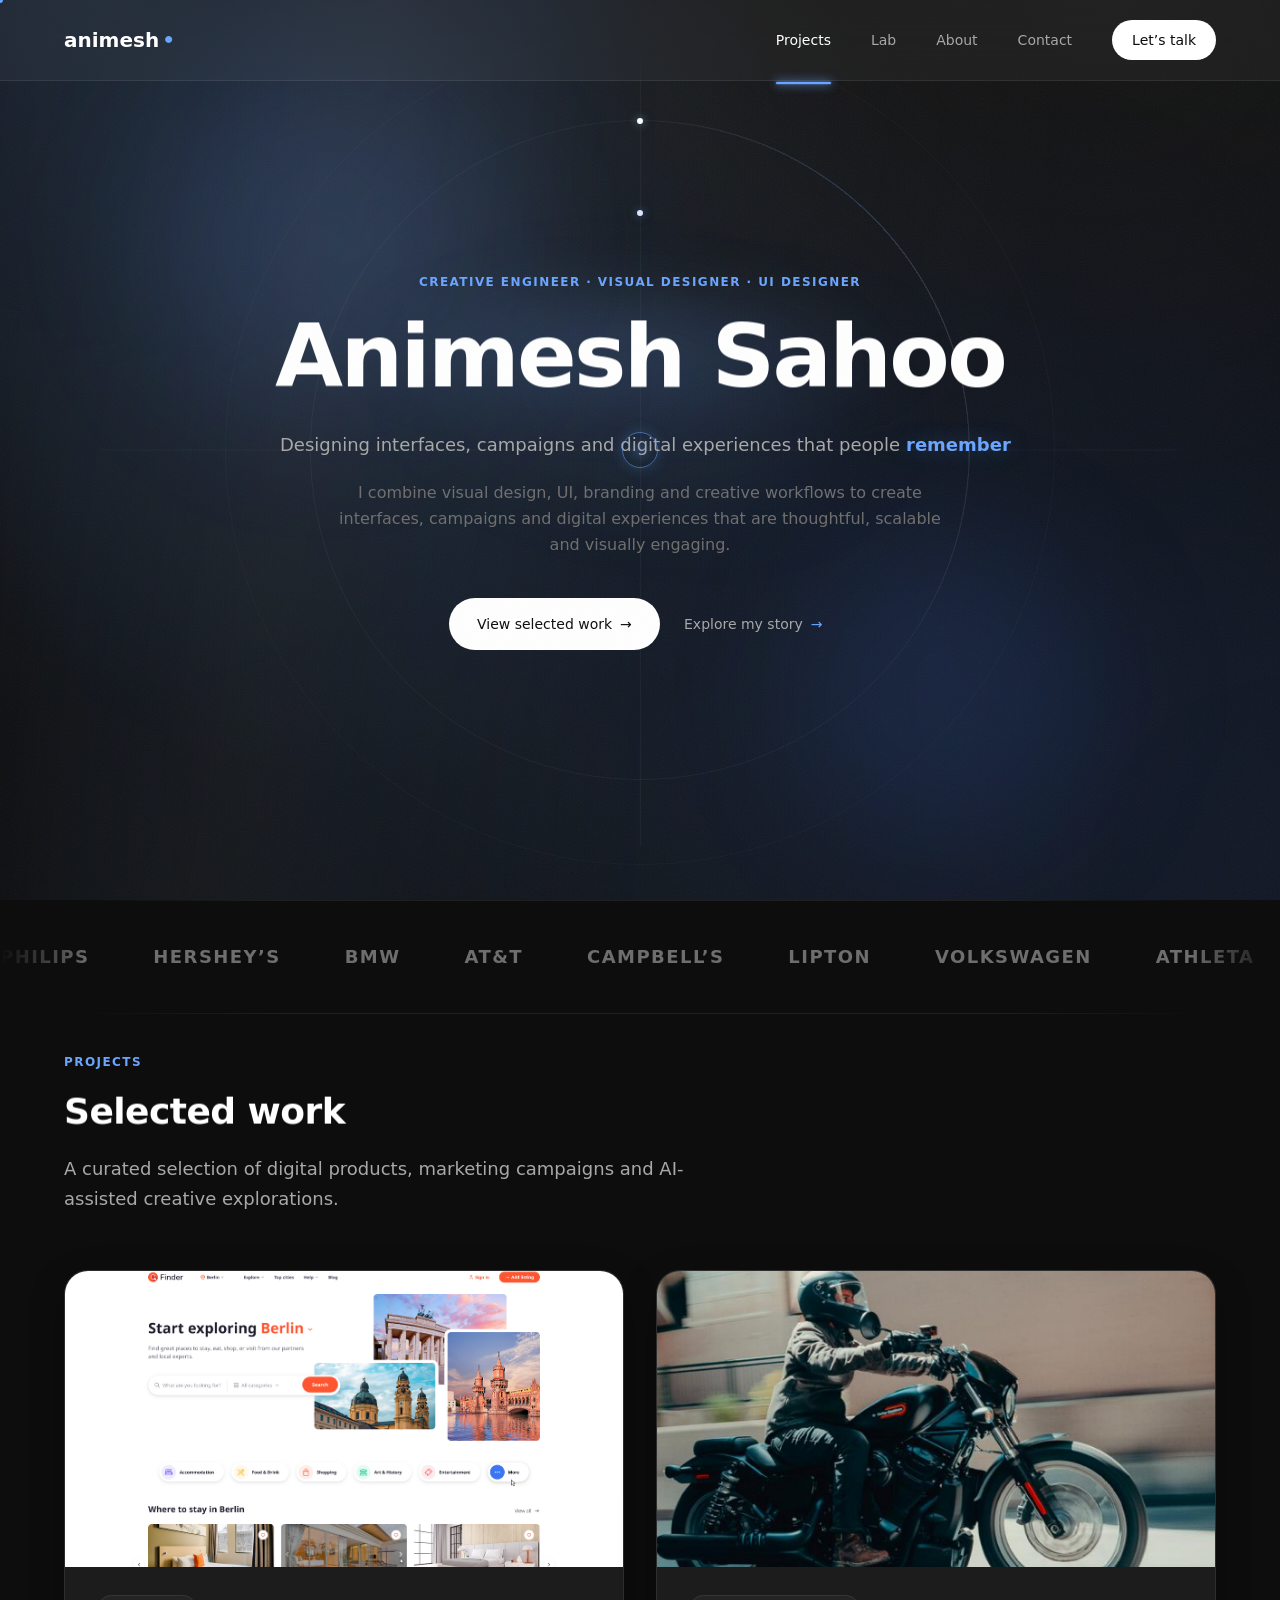
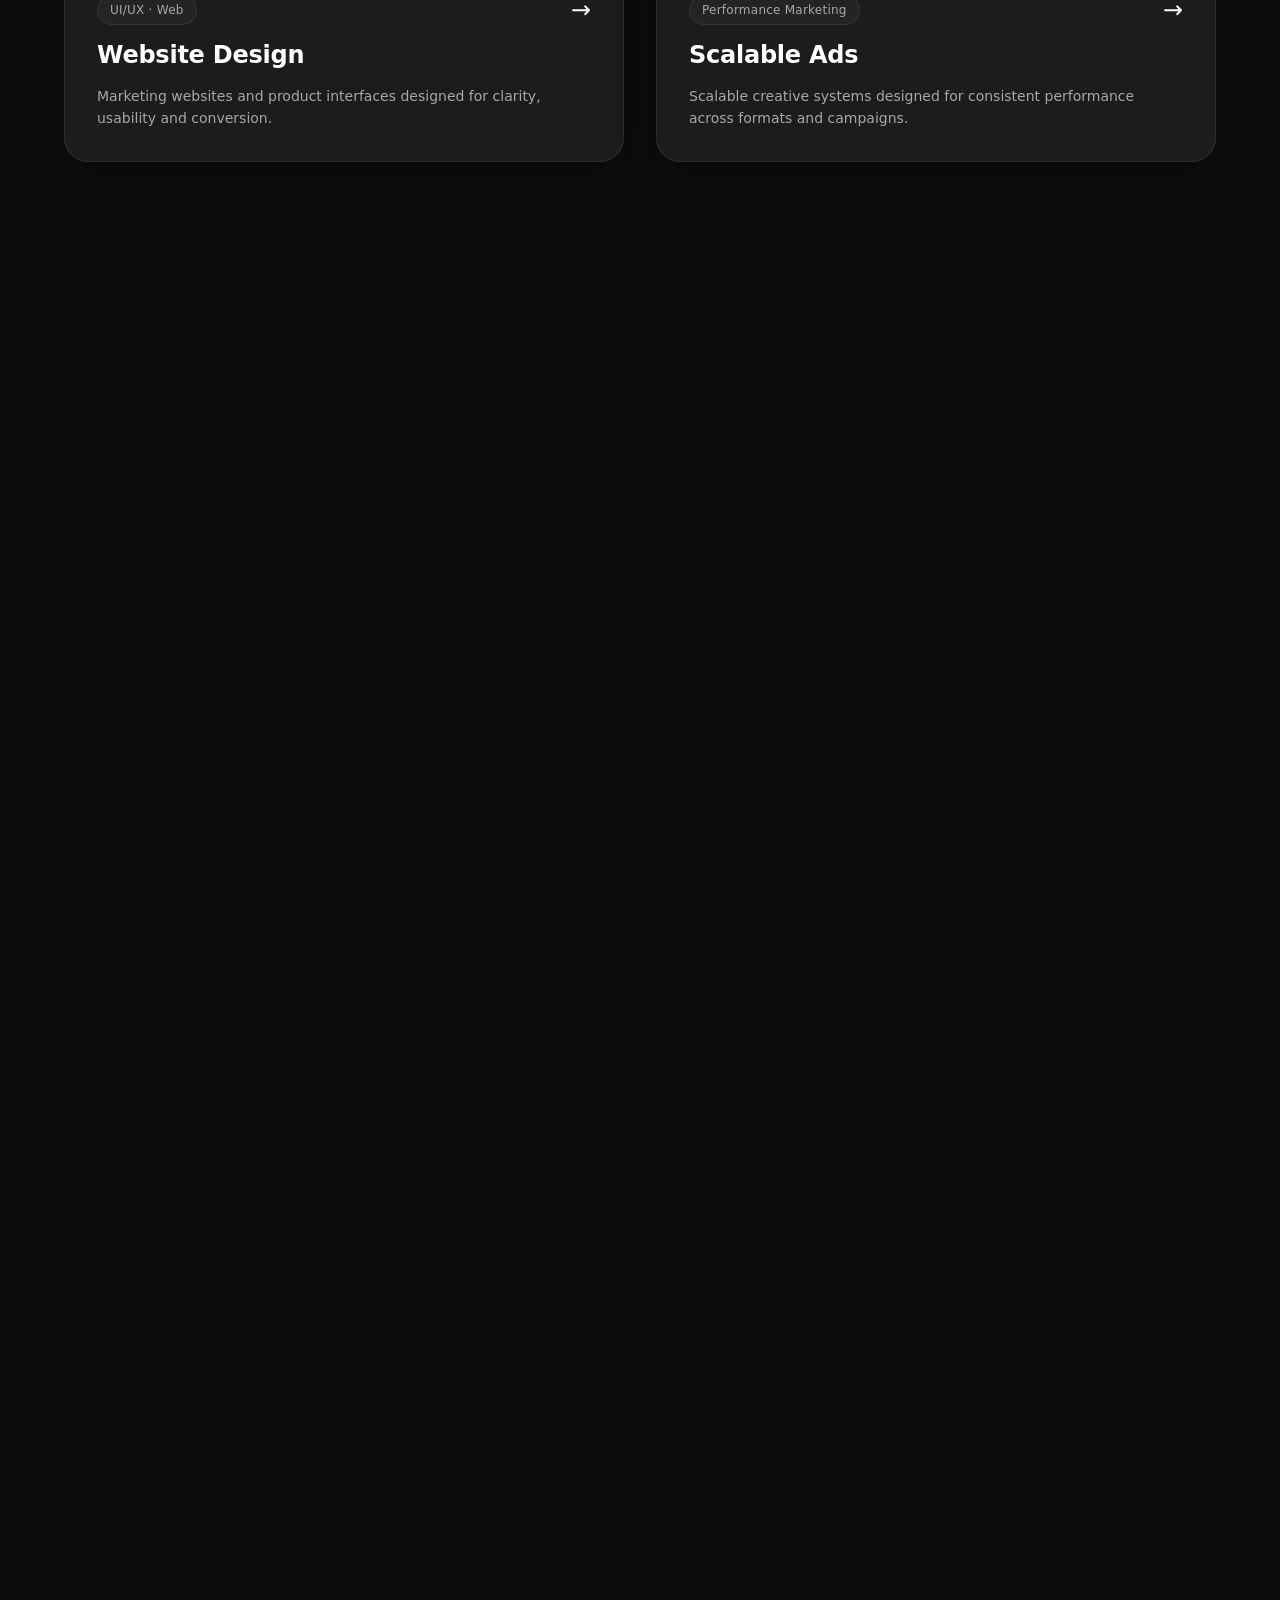
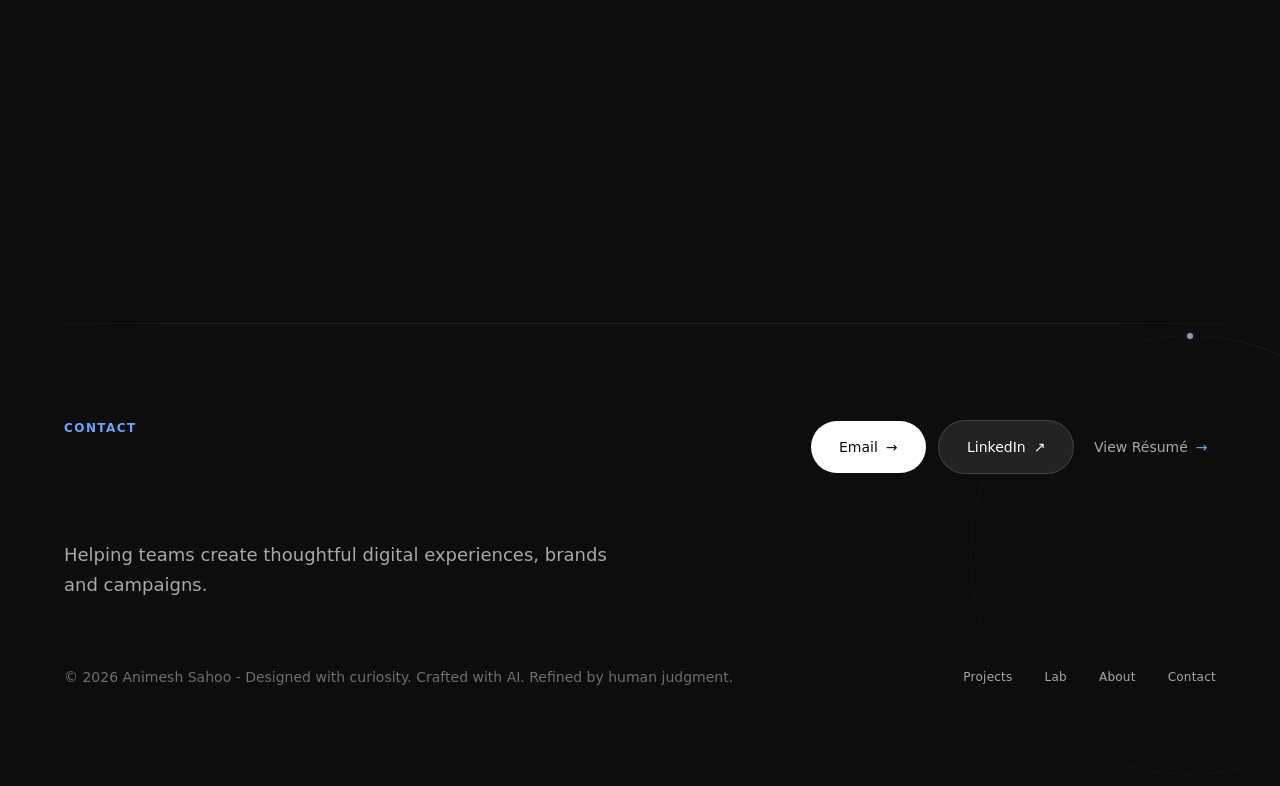
==== index.html @ 028a2e52 "Initial portfolio commit" ====
<!DOCTYPE html>
<html lang="en">
<head>
  <meta charset="UTF-8">
  <meta name="viewport" content="width=device-width, initial-scale=1.0">
  <meta name="description" content="Animesh Sahoo - Creative Engineer, Visual Designer and UI Designer. Interfaces, campaigns and AI-assisted creative systems for brands like BMW, AT&T, Volkswagen and Royal Canin.">
  <meta name="author" content="Animesh Sahoo">
  <meta name="theme-color" content="#0D0D0D">

  <meta property="og:type" content="website">
  <meta property="og:title" content="Animesh Sahoo - Creative Engineer · Visual Designer · UI Designer">
  <meta property="og:description" content="Designing interfaces, campaigns and digital experiences that people remember.">

  <title>Animesh Sahoo - Creative Engineer · Visual Designer · UI Designer</title>

  <link rel="preconnect" href="https://rsms.me" crossorigin>
  <link rel="stylesheet" href="https://rsms.me/inter/inter.css">

  <link rel="stylesheet" href="css/tokens.css">
  <link rel="stylesheet" href="css/base.css">
  <link rel="stylesheet" href="css/components.css">
  <link rel="stylesheet" href="css/sections.css">
  <link rel="stylesheet" href="css/pages.css">
  <link rel="stylesheet" href="css/atmosphere.css">
</head>
<body data-loading>

  <!-- ============ ATMOSPHERE - Experience layer (never affects layout) ============ -->
  <div class="atmos" aria-hidden="true">
    <div class="atmos__ambient"></div>
    <div class="atmos__travel" id="travelLight"></div>
  </div>
  <div class="vignette" aria-hidden="true"></div>
  <div class="grain" aria-hidden="true"></div>

  <!-- ============ PRELOADER ============ -->
  <div class="preloader" id="preloader" aria-hidden="true">
    <div class="preloader__mark">animesh<span class="dot">•</span></div>
    <div class="preloader__bar"><span id="preloaderBar"></span></div>
  </div>

  <!-- ============ CURSOR / PROGRESS ============ -->
  <div class="cursor" id="cursor" aria-hidden="true">
    <div class="cursor__dot"></div>
    <div class="cursor__ring"></div>
    <div class="cursor__label" id="cursorLabel"></div>
  </div>
  <div class="scroll-progress" id="scrollProgress" aria-hidden="true"></div>

  <!-- ============ NAV - Figma: Navigation component ============ -->
  <header class="nav" id="nav">
    <a class="nav__logo" href="index.html" data-magnetic>animesh<span class="dot">•</span></a>
    <div class="nav__right">
      <nav class="nav__links" aria-label="Primary">
        <a href="#projects" data-nav-link>Projects</a>
        <a href="creative-lab.html">Lab</a>
        <a href="about.html">About</a>
        <a href="contact.html">Contact</a>
      </nav>
      <a class="nav__cta" href="contact.html" data-magnetic>Let’s talk</a>
    </div>
    <button class="nav__toggle" id="navToggle" aria-label="Open menu" aria-expanded="false">
      <span></span><span></span>
    </button>
  </header>

  <div class="nav-drawer" id="navDrawer" aria-hidden="true">
    <nav aria-label="Mobile">
      <a href="#projects">Projects</a>
      <a href="creative-lab.html">Lab</a>
      <a href="about.html">About</a>
      <a href="contact.html">Contact</a>
    </nav>
  </div>

  <main id="top">

    <!-- ============ HERO - Figma: Landing / Hero ============ -->
    <section class="hero" id="home" aria-label="Introduction">
      <div class="hero__glow" aria-hidden="true"></div>
      <div class="hero__atmos" aria-hidden="true">
        <div class="hero__spot"></div>
        <div class="hero__haze"></div>
        <div class="hero__orb hero__orb--1"></div>
        <div class="hero__orb hero__orb--2"></div>
        <div class="hero__ring">
          <div class="orbiter" style="--od:34s; --odelay:0s; --osize:6px"></div>
          <div class="orbiter orbiter--rev" style="--od:46s; --odelay:-8s; --osize:4px"></div>
          <div class="orbiter orbiter--outer" style="--od:58s; --odelay:-20s; --osize:5px"></div>
          <div class="orbiter orbiter--outer orbiter--rev" style="--od:72s; --odelay:-5s; --osize:3px"></div>
        </div>
        <div class="hero__hairlines">
    <span></span>
    <span></span>
</div>
<div class="hero__streams"></div>
      </div>
      <p class="overline reveal" data-reveal>Creative Engineer · Visual Designer · UI Designer</p>
      <h1 class="hero__title" data-split>Animesh Sahoo</h1>
      <p class="hero__tagline reveal" data-reveal data-reveal-delay="500">Designing interfaces, campaigns and digital experiences that people <span class="rword" data-rotate="remember, experience, admire, revisit, share, feel, discover">remember</span></p>
      <p class="hero__intro reveal" data-reveal data-reveal-delay="620">I combine visual design, UI, branding and creative workflows to create interfaces, campaigns and digital experiences that are thoughtful, scalable and visually engaging.</p>
      <div class="hero__actions reveal" data-reveal data-reveal-delay="740">
        <a class="btn btn--primary" href="#projects" data-magnetic>View selected work <span class="btn__arrow">→</span></a>
        <a class="btn btn--ghost" href="about.html" data-magnetic>Explore my story <span class="btn__arrow">→</span></a>
      </div>
    </section>

    <!-- ============ BRANDS MARQUEE - credibility strip ============ -->
    <section class="brands-strip reveal" data-reveal aria-label="Brands worked with">
      <div class="marquee">
        <div class="marquee__track">
          <span>PHILIPS</span><span>HERSHEY’S</span><span>BMW</span><span>AT&amp;T</span><span>CAMPBELL’S</span>
          <span>LIPTON</span><span>VOLKSWAGEN</span><span>ATHLETA</span><span>HILTON</span>
        </div>
      </div>
    </section>

    <!-- ============ SELECTED WORK - Figma: Landing / Selected Work ============ -->
    <section class="section work" id="projects" aria-label="Selected work">
      <header class="section__head">
        <p class="overline reveal" data-reveal>Projects</p>
        <h2 class="section__title" data-split>Selected work</h2>
        <p class="section__desc reveal" data-reveal>A curated selection of digital products, marketing campaigns and AI-assisted creative explorations.</p>
      </header>

      <div class="work-grid" id="workGrid">

        <a class="work-card reveal" data-reveal href="website-design.html" aria-label="Website Design">
          <figure class="work-card__media" data-cover="website-design"><figcaption class="visually-hidden">Website design cover</figcaption></figure>
          <div class="work-card__body">
            <div class="work-card__meta"><span class="tag">UI/UX · Web</span><span class="work-card__arrow" aria-hidden="true">→</span></div>
            <h3>Website Design</h3>
            <p>Marketing websites and product interfaces designed for clarity, usability and conversion.</p>
          </div>
        </a>

        <a class="work-card reveal" data-reveal href="scalable-ads.html" aria-label="Scalable Ads">
          <figure class="work-card__media" data-cover="scalable-ads"></figure>
          <div class="work-card__body">
            <div class="work-card__meta"><span class="tag">Performance Marketing</span><span class="work-card__arrow" aria-hidden="true">→</span></div>
            <h3>Scalable Ads</h3>
            <p>Scalable creative systems designed for consistent performance across formats and campaigns.</p>
          </div>
        </a>

        <a class="work-card reveal" data-reveal href="pitch-works.html" aria-label="Pitch Works">
          <figure class="work-card__media" data-cover="pitch-works"></figure>
          <div class="work-card__body">
            <div class="work-card__meta"><span class="tag">Narrative · Decks</span><span class="work-card__arrow" aria-hidden="true">→</span></div>
            <h3>Pitch Works</h3>
            <p>Investor and sales narratives designed to win the room.</p>
          </div>
        </a>

        <a class="work-card reveal" data-reveal href="social-media.html" aria-label="Social Media">
          <figure class="work-card__media" data-cover="social-media"></figure>
          <div class="work-card__body">
            <div class="work-card__meta"><span class="tag">Content · Brand</span><span class="work-card__arrow" aria-hidden="true">→</span></div>
            <h3>Social Media</h3>
            <p>Social campaigns, carousels and branded content designed for engagement and consistency.</p>
          </div>
        </a>

        <a class="work-card reveal" data-reveal href="meta-ads.html" aria-label="Meta Ads">
          <figure class="work-card__media" data-cover="meta-ads"></figure>
          <div class="work-card__body">
            <div class="work-card__meta"><span class="tag">Paid Social</span><span class="work-card__arrow" aria-hidden="true">→</span></div>
            <h3>Meta Ads</h3>
            <p>Performance-focused creatives designed specifically for Meta advertising campaigns.</p>
          </div>
        </a>

        <a class="work-card reveal" data-reveal href="creative-lab.html" aria-label="Creative Lab">
          <figure class="work-card__media" data-cover="creative-lab"></figure>
          <div class="work-card__body">
            <div class="work-card__meta"><span class="tag">Design × AI</span><span class="work-card__arrow" aria-hidden="true">→</span></div>
            <h3>Creative Lab</h3>
            <p>Personal explorations in creative visual design, cinematic storytelling and interface concepts.</p>
          </div>
        </a>

      </div>
    </section>

    <!-- ============ CAPABILITIES - Figma: Landing / Skills ============ -->
    <section class="section skills" aria-label="Capabilities">
      <header class="section__head">
        <p class="overline reveal" data-reveal>Capabilities</p>
        <h2 class="section__title" data-split>Design disciplines that shape how I approach every project.</h2>
        <p class="section__desc reveal" data-reveal>Design across products, brands and marketing - with creative exploration, speed and execution.</p>
      </header>
      <ul class="chips chips--skills reveal" data-reveal>
        <li>UI/UX Design</li><li>Product Design</li><li>Visual Design</li><li>Marketing Design</li>
        <li>Brand Systems</li><li>Design Systems</li><li>AI Workflows</li><li>AI-Assisted Visuals</li>
        <li>Creative Direction</li><li>Motion &amp; Interaction</li><li>Figma</li>
      </ul>
    </section>

  </main>

  <!-- ============ FOOTER - Figma: Footer component (8:31) ============ -->
  <footer class="site-footer">
    <div class="site-footer__cta">
      <div class="site-footer__streams" aria-hidden="true"></div>
      <div class="site-footer__cta-text">
        <p class="overline">Contact</p>
        <h2 class="site-footer__cta-title" data-split>Let’s work together.</h2>
        <p class="site-footer__cta-sub">Helping teams create thoughtful digital experiences, brands and campaigns.</p>
      </div>
      <div class="site-footer__actions">
        <a
  class="btn btn--primary"
  href="https://mail.google.com/mail/?view=cm&fs=1&to=animeshsahood6@gmail.com&su=Let's%20Connect"
  target="_blank"
  rel="noopener noreferrer"
  data-magnetic>
  Email <span class="btn__arrow">→</span>
</a>
        <a class="btn btn--secondary" href="https://www.linkedin.com/in/animeshsahoo/" target="_blank" rel="noopener noreferrer" data-magnetic>LinkedIn <span class="btn__arrow">↗</span></a>
        <a class="btn btn--ghost" href="assets/resume/AnimeshSahoo_Resume_2026.pdf" target="_blank" rel="noopener noreferrer" data-magnetic>View Résumé <span class="btn__arrow">→</span></a>
      </div>
    </div>
    <div class="site-footer__legal">
      <p>© 2026 Animesh Sahoo - Designed with curiosity. Crafted with AI. Refined by human judgment.</p>
      <nav class="site-footer__links" aria-label="Footer">
        <a href="#projects">Projects</a>
        <a href="creative-lab.html">Lab</a>
        <a href="about.html">About</a>
        <a href="contact.html">Contact</a>
      </nav>
    </div>
  </footer>

  <script type="module" src="js/main.js"></script>
</body>
</html>
---- css/tokens.css ----
/* ============================================================
   TOKENS — mirrors the Figma "Tokens" variable collection.
   Values are the Figma values. Desktop (1440) is exact;
   the tablet override block maps to the Figma 834 frame.
   ============================================================ */
:root {
  /* Color — Figma variables, verbatim */
  --bg-primary: #0D0D0D;
  --bg-secondary: #161616;
  --bg-card: #1C1C1C;
  --bg-elevated: #232323;
  --text-primary: #FFFFFF;
  --text-secondary: #A8A8A8;
  --text-tertiary: #6E6E6E;
  --accent: #6AA5FF;
  --accent-deep: #3D7BFF;
  --accent-glow: rgba(106, 165, 255, 0.35);
  --border-subtle: rgba(255, 255, 255, 0.08);
  --border-strong: rgba(255, 255, 255, 0.14);
  --overlay-glass: rgba(255, 255, 255, 0.04);

  /* Space — 8pt system (space/1 … space/20) */
  --s-1: 8px;  --s-2: 16px; --s-3: 24px; --s-4: 32px;
  --s-5: 40px; --s-6: 48px; --s-8: 64px; --s-10: 80px;
  --s-12: 96px; --s-15: 120px; --s-20: 160px;

  /* Radius (radius/sm … radius/pill) */
  --r-sm: 12px; --r-md: 20px; --r-lg: 24px; --r-xl: 28px; --r-pill: 999px;

  /* Type — Figma text styles, exact */
  --font: 'Inter', 'Inter var', system-ui, -apple-system, sans-serif;
  --fs-display-xl: 88px;  --lh-display-xl: 96px;   /* Display/XL  −3%  */
  --fs-display-l: 64px;   --lh-display-l: 72px;    /* Display/L   −2.5% */
  --fs-h1: 48px;          --lh-h1: 56px;           /* Heading/H1  −2%  */
  --fs-h2: 36px;          --lh-h2: 44px;           /* Heading/H2  −1.5% */
  --fs-h3: 24px;          --lh-h3: 32px;           /* Heading/H3  −1%  */
  --fs-title: 20px;       --lh-title: 28px;        /* Title/M     −0.5% */
  --fs-body-l: 18px;      --lh-body-l: 30px;       /* Body/L */
  --fs-body: 16px;        --lh-body: 26px;         /* Body/M */
  --fs-body-s: 14px;      --lh-body-s: 22px;       /* Body/S */
  --fs-label: 14px;       --lh-label: 20px;        /* Label/M (Medium) */
  --fs-label-s: 12px;     --lh-label-s: 16px;      /* Label/S (+2%) */
  /* Overline: 12/16 Semi Bold, +12%, uppercase */

  /* Motion — enhancement layer only; never composition */
  --ease-out: cubic-bezier(0.16, 1, 0.3, 1);
  --ease-spring: cubic-bezier(0.34, 1.4, 0.44, 1);
  --ease-inout: cubic-bezier(0.65, 0, 0.35, 1);
  --t-fast: 200ms;
  --t-med: 450ms;
  --t-slow: 700ms;
  --t-cine: 1000ms;
  --stagger: 70ms;

  /* Layout — 1440 frame: 64px margins, 1312 content */
  --page-max: 1312px;
  --page-pad: 64px;

  /* Elevation — Figma effect styles */
  --shadow-card: 0 12px 40px -8px rgba(0, 0, 0, 0.45);       /* Elevation/Card  */
  --shadow-hover: 0 24px 64px -12px rgba(0, 0, 0, 0.55);     /* Elevation/Hover */
  --glow-accent: 0 0 80px var(--accent-glow);                /* Glow/Accent     */

  /* Glass — nav recipe: overlay-glass fill + 24px background blur */
  --glass-bg: var(--overlay-glass);
  --glass-blur: blur(24px);
  --glass-border: var(--border-subtle);
}

/* Tablet — maps to the Figma 834 frame (40px margins, Display/L name) */
@media (max-width: 880px) {
  :root {
    --page-pad: 40px;
    --fs-display-xl: 64px; --lh-display-xl: 72px;
    --fs-display-l: 48px;  --lh-display-l: 56px;
    --fs-h1: 40px;         --lh-h1: 48px;
    --fs-h2: 32px;         --lh-h2: 40px;
  }
}

/* Small screens — proportional continuation of the tablet scale */
@media (max-width: 480px) {
  :root {
    --page-pad: 20px;
    --fs-display-xl: 44px; --lh-display-xl: 52px;
    --fs-display-l: 36px;  --lh-display-l: 44px;
    --fs-h1: 32px;         --lh-h1: 40px;
    --fs-h2: 28px;         --lh-h2: 36px;
    --fs-h3: 22px;         --lh-h3: 30px;
  }
}
---- css/base.css ----
/* ============================================================
   BASE — reset, typography, preloader, reveal system, cursor.
   Visual composition comes from the Figma; this file carries
   only the foundations and the motion/interaction layer.
   ============================================================ */
*, *::before, *::after { box-sizing: border-box; margin: 0; padding: 0; }

html {
  scroll-behavior: smooth;
  scroll-padding-top: 96px;
}

body {
  font-family: var(--font);
  font-size: var(--fs-body);
  line-height: var(--lh-body);
  color: var(--text-primary);
  background: var(--bg-primary);
  -webkit-font-smoothing: antialiased;
  text-rendering: optimizeLegibility;
  overflow-x: hidden;
}

img { display: block; max-width: 100%; height: auto; }
a { color: inherit; text-decoration: none; }
ul, ol { list-style: none; }
button { font: inherit; color: inherit; background: none; border: 0; cursor: pointer; }

::selection { background: var(--accent); color: #0D0D0D; }

/* Typography ------------------------------------------------- */
h1, h2, h3 { font-weight: 600; text-wrap: balance; }
p { text-wrap: pretty; }

/* Overline — Figma: 12/16 Semi Bold, +12%, uppercase */
.overline {
  font-size: var(--fs-label-s);
  line-height: var(--lh-label-s);
  font-weight: 600;
  letter-spacing: 0.12em;
  text-transform: uppercase;
  color: var(--accent);
}

.visually-hidden {
  position: absolute !important;
  width: 1px; height: 1px;
  clip-path: inset(50%);
  overflow: hidden; white-space: nowrap;
}

/* Focus ------------------------------------------------------- */
:focus-visible {
  outline: 2px solid var(--accent);
  outline-offset: 3px;
  border-radius: 4px;
}

/* Scroll progress hairline ------------------------------------- */
.scroll-progress {
  position: fixed; top: 0; left: 0;
  width: 100%; height: 2px;
  z-index: 1500;
  background: linear-gradient(90deg, var(--accent-deep), var(--accent));
  transform-origin: 0 50%;
  transform: scaleX(0);
  pointer-events: none;
}

/* Preloader ----------------------------------------------------- */
.preloader {
  position: fixed; inset: 0;
  z-index: 3000;
  display: grid; place-content: center; gap: 20px;
  background: var(--bg-primary);
  transition: opacity 600ms var(--ease-inout), visibility 600ms;
}
.preloader__mark {
  font-size: 20px; line-height: 28px;
  font-weight: 600;
}
.preloader__bar {
  width: 160px; height: 2px;
  background: var(--border-subtle);
  border-radius: var(--r-pill);
  overflow: hidden;
}
.preloader__bar span {
  display: block; width: 100%; height: 100%;
  background: var(--accent);
  transform-origin: 0 50%;
  transform: scaleX(0);
  transition: transform 300ms var(--ease-out);
}
body.is-loaded .preloader { opacity: 0; visibility: hidden; }

/* Reveal system -------------------------------------------------- */
.reveal {
  opacity: 0;
  transform: translateY(36px);
  filter: blur(6px);
  transition:
    opacity var(--t-slow) var(--ease-out),
    transform var(--t-slow) var(--ease-out),
    filter var(--t-slow) var(--ease-out);
  transition-delay: var(--reveal-delay, 0ms);
  will-change: opacity, transform, filter;
}
.reveal.is-in {
  opacity: 1;
  transform: none;
  filter: blur(0);
}

/* Split-line headline reveal */
[data-split] .split-line {
  display: block;
  overflow: hidden;
  padding-block: 0.06em;
  margin-block: -0.06em;
}
[data-split] .split-line > span {
  display: block;
  transform: translateY(110%);
  transition: transform 900ms var(--ease-out);
  transition-delay: calc(var(--line-i, 0) * 90ms + var(--reveal-delay, 0ms));
  will-change: transform;
}
[data-split].is-in .split-line > span { transform: translateY(0); }

/* Custom cursor --------------------------------------------------- */
.cursor { position: fixed; top: 0; left: 0; z-index: 4000; pointer-events: none; }
.cursor__dot, .cursor__ring, .cursor__label, .cursor__glow { position: fixed; top: 0; left: 0; }
.cursor__dot {
  width: 6px; height: 6px;
  margin: -3px 0 0 -3px;
  border-radius: 50%;
  background: var(--accent);
}
.cursor__glow {
  width: 26px; height: 26px;
  margin: -13px 0 0 -13px;
  border-radius: 50%;
  background: radial-gradient(circle, rgba(106, 165, 255, 0.28), transparent 68%);
  filter: blur(4px);
}
.cursor__ring {
  width: 36px; height: 36px;
  margin: -18px 0 0 -18px;
  border-radius: 50%;
  border: 1px solid rgba(106, 165, 255, 0.55);
  box-shadow: 0 0 14px rgba(106, 165, 255, 0.22);
  transition: transform var(--t-med) var(--ease-spring),
              width var(--t-med) var(--ease-spring),
              height var(--t-med) var(--ease-spring),
              margin var(--t-med) var(--ease-spring),
              border-radius var(--t-med) var(--ease-out),
              opacity var(--t-med) var(--ease-out),
              border-color var(--t-med) var(--ease-out),
              background-color var(--t-med) var(--ease-out);
}
.cursor__label {
  margin: -9px 0 0 -18px;
  font-size: 10px; font-weight: 600; letter-spacing: 0.1em;
  text-transform: uppercase;
  color: #0D0D0D;
  opacity: 0;
  transition: opacity var(--t-fast) var(--ease-out);
  white-space: nowrap;
  transform: translate(-30%, 0);
}
.cursor.is-hover .cursor__ring {
    transform: scale(1.6);
    border-color: var(--accent);
    background: rgba(106, 165, 255, 0.08);
}
.cursor.is-view .cursor__ring,
.cursor.is-external .cursor__ring {
  transform: scale(2.6);
  background: var(--accent);
  border-color: var(--accent);
}
.cursor.is-external .cursor__ring { transform: scale(1.9); }
.cursor.is-view .cursor__label,
.cursor.is-external .cursor__label { opacity: 1; }
.cursor.is-text .cursor__ring {
  width: 3px; height: 26px;
  margin: -13px 0 0 -1.5px;
  border-radius: 2px;
  background: var(--text-secondary);
  border-color: transparent;
}
.cursor.is-text .cursor__dot { opacity: 0; }
.cursor.is-down .cursor__ring { transform: scale(0.85); }
.cursor.is-view.is-down .cursor__ring { transform: scale(2.2); }
.cursor.is-loading .cursor__ring {
  border-color: var(--accent);
  border-top-color: transparent;
  animation: cursor-spin 900ms linear infinite;
}
@keyframes cursor-spin { to { rotate: 360deg; } }
@media (hover: none), (pointer: coarse) { .cursor { display: none; } }

/* Reduced motion --------------------------------------------------- */
@media (prefers-reduced-motion: reduce) {
  html { scroll-behavior: auto; }
  *, *::before, *::after {
    animation-duration: 0.001s !important;
    animation-iteration-count: 1 !important;
    transition-duration: 0.001s !important;
  }
  .reveal, [data-split] .split-line > span { opacity: 1; transform: none; filter: none; }
  .cursor { display: none; }
}
---- css/components.css ----
/* ============================================================
   COMPONENTS — transcribed from the Figma component library:
   Navigation · Button (Primary/Secondary/Ghost) · Tag ·
   Skill Chip · Project Card · Project Overlay (adaptation of
   the case-study pages) · Nav drawer
   ============================================================ */

/* NAV — Figma Navigation: px 64 py 20, glass, bottom hairline --- */
.nav {
  position: fixed; top: 0; left: 0; right: 0;
  z-index: 1000;
  display: flex; align-items: center; justify-content: space-between;
  padding: 20px var(--page-pad);
  background: var(--glass-bg);
  -webkit-backdrop-filter: var(--glass-blur);
  backdrop-filter: var(--glass-blur);
  border-bottom: 1px solid var(--border-subtle);
  transform: translateY(0);
  transition: transform var(--t-med) var(--ease-out), background var(--t-med) var(--ease-out);
}
.nav.is-hidden { transform: translateY(-100%); }
.nav.is-scrolled { background: rgba(13, 13, 13, 0.72); }
.nav__logo {
  display: inline-flex; align-items: center; gap: 3px;    /* Logo: gap 3 */
  font-size: 20px; line-height: 28px;
  font-weight: 600;
}
.nav__logo .dot, .preloader__mark .dot { color: var(--accent); }
.nav__right { display: flex; align-items: center; gap: 40px; }  /* Links: itemSpacing 40 */
.nav__links { display: flex; align-items: center; gap: 40px; }
.nav__links a {
  position: relative;
  font-size: var(--fs-label); line-height: var(--lh-label);
  font-weight: 500;
  color: var(--text-secondary);
  transition: color var(--t-fast) var(--ease-out);
}
.nav__links a::after { content: none; }   /* replaced by the shared sliding indicator */
.nav__links a:hover, .nav__links a.is-active { color: var(--text-primary); }
/* one indicator that springs between the active / hovered link */
.nav__indicator {
  position: absolute; left: 0; bottom: -4px;
  height: 2px; width: 0;
  border-radius: 2px;
  background: var(--accent);
  box-shadow: 0 0 10px 1px rgba(106, 165, 255, 0.7),
              0 0 2px rgba(106, 165, 255, 0.9);
  opacity: 0;
  pointer-events: none;
  will-change: transform, width;
  transition: transform 520ms var(--ease-spring),
              width 520ms var(--ease-spring),
              opacity 260ms var(--ease-out);
}
/* nav-cta: white pill, px 20 py 10 */
.nav__cta {
  display: inline-flex; align-items: center;
  padding: 10px 20px;
  border-radius: var(--r-pill);
  background: var(--text-primary);
  color: #0D0D0D;
  font-size: var(--fs-label); line-height: var(--lh-label);
  font-weight: 500;
  transition: transform var(--t-med) var(--ease-spring), box-shadow var(--t-med) var(--ease-out);
}
.nav__cta:hover { box-shadow: 0 0 40px -6px rgba(255, 255, 255, 0.22); }
.nav__cta:active { scale: 0.96; }
.nav__toggle { display: none; }

.nav-drawer {
  position: fixed; inset: 0; z-index: 990;
  display: grid; place-content: center;
  background: rgba(13, 13, 13, 0.92);
  -webkit-backdrop-filter: var(--glass-blur);
  backdrop-filter: var(--glass-blur);
  opacity: 0; visibility: hidden;
  transition: opacity var(--t-med) var(--ease-inout), visibility var(--t-med);
}
.nav-drawer nav { display: grid; gap: 24px; text-align: center; }
.nav-drawer a {
  font-size: var(--fs-h2); line-height: var(--lh-h2);
  font-weight: 600; letter-spacing: -0.015em;
  color: var(--text-secondary);
  opacity: 0; transform: translateY(24px);
  transition: opacity var(--t-med) var(--ease-out), transform var(--t-med) var(--ease-out), color var(--t-fast);
}
.nav-drawer a:hover { color: var(--text-primary); }
.nav-drawer.is-open { opacity: 1; visibility: visible; }
.nav-drawer.is-open a { opacity: 1; transform: none; }
.nav-drawer.is-open a:nth-child(1) { transition-delay: 60ms; }
.nav-drawer.is-open a:nth-child(2) { transition-delay: 120ms; }
.nav-drawer.is-open a:nth-child(3) { transition-delay: 180ms; }
.nav-drawer.is-open a:nth-child(4) { transition-delay: 240ms; }

@media (max-width: 880px) {
  .nav__right { display: none; }
  .nav__toggle {
    display: grid; gap: 6px;
    padding: 10px;
  }
  .nav__toggle span {
    width: 22px; height: 1.5px;
    background: var(--text-primary);
    transition: transform var(--t-med) var(--ease-spring);
  }
  .nav__toggle[aria-expanded="true"] span:first-child { transform: translateY(3.75px) rotate(45deg); }
  .nav__toggle[aria-expanded="true"] span:last-child { transform: translateY(-3.75px) rotate(-45deg); }
}

/* BUTTONS — Figma Button set: px 28 py 16, pill, gap 8 ---------- */
.btn {
  position: relative;
  display: inline-flex; align-items: center; gap: 8px;
  padding: 16px 28px;
  border-radius: var(--r-pill);
  font-size: var(--fs-label); line-height: var(--lh-label);
  font-weight: 500;
  overflow: hidden;
  transition: transform var(--t-med) var(--ease-spring),
              translate 500ms var(--ease-spring),
              scale var(--t-fast) var(--ease-spring),
              background var(--t-fast) var(--ease-out),
              border-color var(--t-fast) var(--ease-out),
              box-shadow 600ms var(--ease-out);
  will-change: transform;
}
/* hover lift lives on `translate` so it composes with the
   magnetic effect (which writes `transform` inline) */
.btn:hover { translate: 0 -3px; }
.btn--ghost:hover { translate: 0 -2px; }
.btn:active { scale: 0.96; translate: 0 -1px; }
.btn__arrow { transition: transform var(--t-med) var(--ease-spring); }
.btn:hover .btn__arrow { transform: translateX(4px); }
.btn--primary::after, .btn--secondary::after {
  content: "";
  position: absolute; top: 0; bottom: 0;
  left: -60%; width: 40%;
  background: linear-gradient(100deg, transparent, rgba(255, 255, 255, 0.22), transparent);
  transform: skewX(-18deg);
  transition: left 700ms var(--ease-out);
  pointer-events: none;
}
.btn--primary:hover::after, .btn--secondary:hover::after { left: 130%; }
.btn--primary { background: var(--text-primary); color: #0D0D0D; }
.btn--primary:hover {
  box-shadow: 0 0 44px -6px rgba(255, 255, 255, 0.26),
              0 14px 32px -14px rgba(0, 0, 0, 0.6);
}
.btn--secondary { background: var(--bg-elevated); border: 1px solid var(--border-strong); }
.btn--secondary:hover {
  border-color: rgba(106, 165, 255, 0.5);
  box-shadow: 0 0 48px -12px rgba(106, 165, 255, 0.3),
              0 14px 32px -14px rgba(0, 0, 0, 0.6);
}
.btn--ghost { padding-inline: 8px; color: var(--text-secondary); }   /* Ghost: px 8 */
.btn--ghost:hover { color: var(--text-primary); }
.btn--ghost .btn__arrow { color: var(--accent); }

/* BRANDS MARQUEE — seamless slow scroll (landing + about) -------- */
.brands-strip {
  position: relative;
  max-width: 100%;
  padding: 44px 0;
}
.brands-strip::before, .brands-strip::after {
  content: "";
  position: absolute; left: var(--page-pad); right: var(--page-pad); height: 1px;
  background: linear-gradient(90deg, transparent, var(--border-subtle) 20%, var(--border-subtle) 80%, transparent);
}
.brands-strip::before { top: 0; }
.brands-strip::after { bottom: 0; }
.marquee {
  display: flex; width: 100%; overflow: hidden;
  -webkit-mask: linear-gradient(90deg, transparent, #000 7%, #000 93%, transparent);
          mask: linear-gradient(90deg, transparent, #000 7%, #000 93%, transparent);
}
.marquee__track {
  display: flex; flex: 0 0 auto; align-items: center;
  gap: 64px; padding-right: 64px;
  animation: marquee-scroll 46s linear infinite;
  will-change: transform;
}
.marquee:hover .marquee__track { animation-play-state: paused; }
.marquee__track span {
  white-space: nowrap;
  font-size: 18px; font-weight: 600; letter-spacing: 0.08em;
  color: var(--text-tertiary);
  transition: color var(--t-med) var(--ease-out);
}
.marquee__track span:hover { color: var(--text-secondary); }
@keyframes marquee-scroll { to { transform: translateX(-100%); } }
@media (prefers-reduced-motion: reduce) {
  .marquee__track { animation: none; }
}

/* TAG — Figma Tag: px 12 py 6, glass pill, Label/S -------------- */
.tag {
  display: inline-flex; align-items: center;
  padding: 6px 12px;
  border-radius: var(--r-pill);
  background: var(--overlay-glass);
  border: 1px solid var(--border-subtle);
  font-size: var(--fs-label-s); line-height: var(--lh-label-s);
  font-weight: 500; letter-spacing: 0.02em;
  color: var(--text-secondary);
}

/* CHIPS — Figma Skill Chip: px 20 py 12, card pill, Label/M ------ */
.chips { display: flex; flex-wrap: wrap; gap: 12px; }
.chips li {
  padding: 12px 20px;
  border-radius: var(--r-pill);
  background: var(--bg-card);
  border: 1px solid var(--border-subtle);
  font-size: var(--fs-label); line-height: var(--lh-label);
  font-weight: 500;
  transition: transform var(--t-fast) var(--ease-spring), border-color var(--t-fast) var(--ease-out);
}
.chips li:hover { transform: translateY(-2px); border-color: var(--border-strong); }

/* PROJECT CARDS — Figma Project Card: 640w · media 340 · r24 ----- */
.work-grid {
  display: grid;
  grid-template-columns: repeat(2, 1fr);
  gap: 32px;                                              /* grid gap 32 */
}
@media (max-width: 880px) { .work-grid { grid-template-columns: 1fr; } }

.work-card {
  position: relative;
  --mx: 50%; --my: 50%;                                   /* cursor position */
  border-radius: var(--r-lg);
  background: var(--bg-card);
  border: 1px solid var(--border-subtle);
  overflow: hidden;
  cursor: pointer;
  box-shadow: var(--shadow-card);
  transition: transform 380ms var(--ease-out),
              border-color 380ms var(--ease-out),
              box-shadow 380ms var(--ease-out);
}
.work-card:hover {
  transform: translateY(-4px);
  border-color: rgba(106, 165, 255, 0.3);
  box-shadow: var(--shadow-hover),
              0 0 0 1px rgba(106, 165, 255, 0.14),
              0 18px 60px -22px rgba(106, 165, 255, 0.35);   /* blue edge glow */
}
/* cursor-reactive radial highlight — follows the pointer across the card */
.work-card__spot {
  position: absolute; inset: 0; z-index: 3;
  border-radius: inherit;
  pointer-events: none;
  opacity: 0;
  transition: opacity 380ms var(--ease-out);
  background: radial-gradient(260px circle at var(--mx) var(--my),
              rgba(106, 165, 255, 0.16), transparent 62%);
}
.work-card:hover .work-card__spot { opacity: 1; }
/* thin animated accent border that slowly rotates on hover */
.work-card::after {
  content: "";
  position: absolute; inset: 0; z-index: 4;
  border-radius: inherit;
  padding: 1px;
  background: conic-gradient(from var(--card-angle, 0deg),
              transparent 0deg,
              rgba(106, 165, 255, 0.55) 40deg,
              transparent 120deg,
              transparent 360deg);
  -webkit-mask: linear-gradient(#000 0 0) content-box, linear-gradient(#000 0 0);
          mask: linear-gradient(#000 0 0) content-box, linear-gradient(#000 0 0);
  -webkit-mask-composite: xor; mask-composite: exclude;
  opacity: 0;
  transition: opacity 380ms var(--ease-out);
  pointer-events: none;
}
.work-card:hover::after {
  opacity: 1;
  animation: card-border-spin 4.5s linear infinite;
}
@property --card-angle { syntax: "<angle>"; initial-value: 0deg; inherits: false; }
@keyframes card-border-spin { to { --card-angle: 360deg; } }
.work-card__media {
  position: relative;
  aspect-ratio: 640 / 340;                                /* media height 340 @ 640 */
  overflow: hidden;
  background: var(--bg-secondary);
}
.work-card__media .cover {
  position: absolute; inset: 0;
  background-size: cover;
  background-position: center top;
  transform: scale(1.04);
  transition: transform 1200ms var(--ease-out);
  will-change: transform;
}
.work-card:hover .work-card__media .cover { transform: scale(1.1) translateY(-1.5%); }
.work-card__media::after {
  content: "";
  position: absolute; inset: 0;
  background: linear-gradient(180deg, transparent 55%, rgba(13, 13, 13, 0.55));
  opacity: 0;
  transition: opacity var(--t-slow) var(--ease-out);
}
.work-card:hover .work-card__media::after { opacity: 1; }
.work-card__media::before {
  content: "";
  position: absolute; top: -20%; bottom: -20%;
  left: -75%; width: 55%;
  z-index: 2;
  background: linear-gradient(100deg, transparent, rgba(255, 255, 255, 0.07), transparent);
  transform: skewX(-16deg);
  transition: left 1100ms var(--ease-out);
  pointer-events: none;
}
.work-card:hover .work-card__media::before { left: 140%; }

/* content: pl/pr 32, pt 28, pb 32, gap 14 */
.work-card__body {
  display: grid; gap: 14px;
  padding: 28px 32px 32px;
}
.work-card__meta { display: flex; justify-content: space-between; align-items: center; }
.work-card__arrow {
  font-size: var(--fs-h3); line-height: 1;
  transition: transform var(--t-med) var(--ease-spring), color var(--t-fast);
}
.work-card:hover .work-card__arrow { transform: translateX(6px); color: var(--accent); }
.work-card h3 {
  font-size: var(--fs-h3); line-height: var(--lh-h3);
  letter-spacing: -0.01em;
}
.work-card p {
  color: var(--text-secondary);
  font-size: var(--fs-body-s); line-height: var(--lh-body-s);
}
.cover--fallback {
  display: grid; place-content: center;
  color: var(--text-tertiary);
  font-size: var(--fs-label-s);
  letter-spacing: 0.1em; text-transform: uppercase;
}

/* PROJECT OVERLAY — adaptation of the Figma case-study pages ----- */
.project-overlay {
  position: fixed; inset: 0; z-index: 2500;
  visibility: hidden;
}
.project-overlay.is-open { visibility: visible; }
.project-overlay__backdrop {
  position: absolute; inset: 0;
  background: rgba(13, 13, 13, 0.7);
  -webkit-backdrop-filter: blur(12px);
  backdrop-filter: blur(12px);
  opacity: 0;
  transition: opacity var(--t-med) var(--ease-inout);
}
.project-overlay.is-open .project-overlay__backdrop { opacity: 1; }
.project-overlay__panel {
  position: absolute;
  inset: clamp(8px, 2.5vh, 32px) clamp(8px, 4vw, 64px);
  border-radius: var(--r-xl);
  background: var(--bg-secondary);
  border: 1px solid var(--border-strong);
  overflow: hidden;
  transform: translateY(6vh) scale(0.96);
  opacity: 0;
  transition: transform var(--t-slow) var(--ease-out), opacity var(--t-med) var(--ease-out);
  will-change: transform, opacity;
}
.project-overlay.is-open .project-overlay__panel { transform: none; opacity: 1; }
.project-overlay__close {
  position: absolute; top: 20px; right: 20px; z-index: 5;
  width: 44px; height: 44px;
  display: grid; place-content: center;
  border-radius: 50%;
  background: rgba(13, 13, 13, 0.6);
  border: 1px solid var(--border-strong);
  -webkit-backdrop-filter: blur(12px);
  backdrop-filter: blur(12px);
  transition: transform var(--t-fast) var(--ease-spring), border-color var(--t-fast);
}
.project-overlay__close:hover { transform: rotate(90deg); border-color: var(--accent); }
.project-overlay__scroll {
  height: 100%;
  overflow-y: auto;
  overscroll-behavior: contain;
  scrollbar-width: thin;
  scrollbar-color: var(--bg-elevated) transparent;
}

.p-hero {
  position: relative;
  min-height: 46vh;
  display: flex; align-items: flex-end;
  padding: var(--s-8);
  background: var(--bg-primary);
  overflow: hidden;
}
.p-hero .cover {
  position: absolute; inset: 0;
  background-size: cover; background-position: center top;
  transform: scale(1.06);
  animation: p-hero-in 1400ms var(--ease-out) forwards;
}
@keyframes p-hero-in { to { transform: scale(1); } }
.p-hero::after {
  content: "";
  position: absolute; inset: 0;
  background: linear-gradient(180deg, rgba(13, 13, 13, 0.1), rgba(13, 13, 13, 0.82));
}
.p-hero__text { position: relative; z-index: 2; display: grid; gap: 12px; justify-items: start; }
.p-hero__text h2 {
  font-size: var(--fs-h1); line-height: var(--lh-h1);
  letter-spacing: -0.02em;
}
.p-hero__text .lede {
  max-width: 62ch;
  color: var(--text-secondary);
  font-size: var(--fs-body-l); line-height: var(--lh-body-l);
}

.p-meta {
  position: sticky; top: 0; z-index: 4;
  display: grid;
  grid-template-columns: repeat(auto-fit, minmax(180px, 1fr));
  gap: var(--s-3);
  padding: var(--s-4) var(--s-8);
  border-bottom: 1px solid var(--border-subtle);
  background: rgba(22, 22, 22, 0.78);
  -webkit-backdrop-filter: var(--glass-blur);
  backdrop-filter: var(--glass-blur);
}
.p-meta div { display: grid; gap: 4px; }
.p-meta dt {
  font-size: var(--fs-label-s); font-weight: 600;
  letter-spacing: 0.12em; text-transform: uppercase;
  color: var(--text-tertiary);
}
.p-meta dd { font-size: var(--fs-body-s); color: var(--text-primary); }

.p-process {
  display: grid;
  grid-template-columns: repeat(4, 1fr);
  gap: var(--s-4);
  padding: var(--s-6) var(--s-8) 0;
}
@media (max-width: 1100px) { .p-process { grid-template-columns: repeat(2, 1fr); } }
@media (max-width: 560px) { .p-process { grid-template-columns: 1fr; } }
.p-process div {
  display: grid; gap: 8px; align-content: start;
  padding-left: var(--s-2);
  border-left: 2px solid var(--border-subtle);
  transition: border-color var(--t-slow) var(--ease-out);
}
.p-process div:hover { border-color: var(--accent); }
.p-process dt {
  font-size: var(--fs-label-s); font-weight: 600;
  letter-spacing: 0.12em; text-transform: uppercase;
  color: var(--accent);
}
.p-process dd {
  font-size: var(--fs-body-s); line-height: var(--lh-body-s);
  color: var(--text-secondary);
}

.p-blocks { padding: var(--s-8) var(--s-8) var(--s-10); display: grid; gap: var(--s-6); }
.p-block { display: grid; gap: 10px; border-top: 1px solid var(--border-subtle); padding-top: var(--s-5); }
.p-block:first-child { border-top: 0; padding-top: 0; }
.p-block h3 {
  font-size: var(--fs-h3); line-height: var(--lh-h3);
  letter-spacing: -0.01em;
}
.p-block p {
  color: var(--text-secondary);
  font-size: var(--fs-body); line-height: var(--lh-body);
  max-width: 72ch;
}
.project-overlay.is-open .p-block,
.project-overlay.is-open .p-process div {
  animation: p-in 800ms var(--ease-out) both;
  animation-delay: calc(var(--i, 0) * 90ms + 250ms);
}
@keyframes p-in {
  from { opacity: 0; transform: translateY(28px); filter: blur(4px); }
  to { opacity: 1; transform: none; filter: none; }
}
@media (prefers-reduced-motion: reduce) {
  .project-overlay.is-open .p-block,
  .project-overlay.is-open .p-process div { animation: none; }
}

.p-next {
  width: calc(100% - 2 * var(--s-8));
  text-align: left;
  margin: 0 var(--s-8) var(--s-8);
  padding: var(--s-5);
  border-radius: var(--r-md);
  background: var(--bg-card);
  border: 1px solid var(--border-subtle);
  display: flex; justify-content: space-between; align-items: center; gap: var(--s-3);
  cursor: pointer;
  transition: border-color var(--t-fast) var(--ease-out), transform var(--t-med) var(--ease-spring);
}
.p-next:hover { border-color: var(--accent); transform: translateY(-2px); }
.p-next .overline { color: var(--text-tertiary); }
.p-next strong { font-size: var(--fs-h3); font-weight: 600; }
.p-next .work-card__arrow { color: var(--accent); }

@media (max-width: 720px) {
  .p-hero, .p-blocks { padding-inline: var(--s-3); }
  .p-meta, .p-process { padding-inline: var(--s-3); }
  .p-meta { position: static; }
  .p-next { margin-inline: var(--s-3); width: calc(100% - 2 * var(--s-3)); }
  .project-overlay__panel { inset: 8px; }
}

/* When the custom cursor is live, the native one steps aside */
body.has-cursor, body.has-cursor * { cursor: none !important; }
---- css/sections.css ----
/* ============================================================
   SECTIONS — measurements transcribed from the Figma frames.
   Landing (hero · work · skills) → About (intro · experience ·
   brands · toolkit · philosophy) → Contact (CTA · bottom bar).
   ============================================================ */

.section {
  max-width: calc(var(--page-max) + 2 * var(--page-pad));
  margin-inline: auto;
  padding-inline: var(--page-pad);
}
.section__head { display: grid; gap: 20px; }             /* Section Header: itemSpacing 20 */
.section__title {
  font-size: var(--fs-h2); line-height: var(--lh-h2);
  letter-spacing: -0.015em;
}
.section__desc {
  color: var(--text-secondary);
  font-size: var(--fs-body-l); line-height: var(--lh-body-l);
  max-width: 640px;                                       /* desc fixed width 640 */
}

/* HERO — refined composition (user-directed, 2026-07-19):
   the whole content block sits at the visual center of the
   viewport — and therefore at the center of the orbit — instead
   of hanging below a fixed top padding. Type rhythm is tuned
   per relationship rather than a uniform 28px gap. ------------- */
.hero {
  position: relative;
  display: grid;
  justify-items: center;
  align-content: center;
  gap: 0;
  text-align: center;
  max-width: calc(var(--page-max) + 2 * var(--page-pad));
  margin-inline: auto;
  min-height: 100vh;
  min-height: 100svh;
  padding: 96px var(--page-pad) 72px;
  overflow: visible;
}
/* type rhythm: eyebrow↔heading tight · heading↔tagline moderate ·
   tagline↔intro breathing · intro↔CTAs connected but distinct */
.hero__title { margin-top: 18px; }
.hero__tagline { margin-top: 26px; }
.hero__intro { margin-top: 20px; }
/* Glow: ellipse 1000×480, accent 14%, layer blur 200, y −80 */
.hero__glow {
  position: absolute;
  left: 50%; top: 44%;
  width: 600px; height: 300px;
  margin-top: -150px;                /* centre the light behind the title */
  max-width: 86vw;
  transform: translateX(-50%);
  /* layered ambient light rather than one visible ellipse: brightest
     at the centre (behind the title), fading softly outward */
  background:
    radial-gradient(closest-side, rgba(106, 165, 255, 0.075), transparent 80%),
    radial-gradient(42% 52% at 40% 40%, rgba(130, 182, 255, 0.045), transparent 72%),
    radial-gradient(44% 55% at 64% 62%, rgba(61, 123, 255, 0.040), transparent 74%);
  filter: blur(45px);
  pointer-events: none;
  will-change: transform, opacity;
}
.hero > * { position: relative; }
.hero__title {
  font-size: var(--fs-display-xl); line-height: var(--lh-display-xl);
  letter-spacing: -0.03em;
  font-weight: 600;
}
.hero__tagline {
  font-size: var(--fs-body-l); line-height: var(--lh-body-l);
  color: var(--text-secondary);
}
.hero__intro {
  font-size: var(--fs-body); line-height: var(--lh-body);
  color: var(--text-tertiary);
  max-width: 620px;                                       /* intro fixed width 620 */
}
.hero__actions {
  display: flex; flex-wrap: wrap; gap: 16px;
  justify-content: center;
  margin-top: 40px;
  padding-top: 0;
}

/* WORK — Landing/Selected Work: pt 40 pb 120, head→grid 56 ------ */
.work { padding-top: 40px; padding-bottom: 120px; }
.work .section__head { margin-bottom: 56px; }

/* SKILLS — Landing/Skills: pt 96 pb 140, head→chips 48 ---------- */
.skills { padding-top: 96px; padding-bottom: 140px; }
.skills .section__head { margin-bottom: 48px; }

/* ABOUT — About/Intro: pt 140 pb 96, portrait 520 gap 80 -------- */
.about { padding-top: 140px; padding-bottom: 96px; }
.about__grid {
  display: grid;
  grid-template-columns: 520px 1fr;
  gap: 80px;
  align-items: start;
}
.about__portrait {
  position: relative;
  border-radius: var(--r-lg);
  overflow: hidden;
  border: 1px solid var(--border-subtle);
}
.about__portrait img {
  width: 100%;
  aspect-ratio: 520 / 640;                                /* portrait 520×640 */
  object-fit: cover;
  transform: scale(1.02);
  transition: transform 1200ms var(--ease-out);
}
.about__portrait:hover img { transform: scale(1.05); }
.about__body { display: grid; gap: 28px; align-content: start; }  /* bio itemSpacing 28 */
.about__title {
  font-size: var(--fs-h1); line-height: var(--lh-h1);
  letter-spacing: -0.02em;
}
.about__lede {
  font-size: var(--fs-body-l); line-height: var(--lh-body-l);
  color: var(--text-secondary);
}
.about__sub {
  font-size: var(--fs-body); line-height: var(--lh-body);
  color: var(--text-tertiary);
}
.about__stats { display: flex; gap: 24px; padding-top: 12px; }     /* stats gap 24 pt 12 */
.stat-card {
  flex: 1;
  display: grid; gap: 6px;
  padding: 24px 28px;
  border-radius: var(--r-md);
  background: var(--bg-elevated);
  border: 1px solid var(--border-subtle);
}
.stat-card strong {
  font-size: var(--fs-h3); line-height: var(--lh-h3);
  font-weight: 600;
  letter-spacing: -0.01em;
}
.stat-card span {
  font-size: var(--fs-body-s); line-height: var(--lh-body-s);
  color: var(--text-secondary);
}

/* EXPERIENCE — About/Experience: py 80, border-top, gap 40 ------- */
.experience {
  padding-top: 80px; padding-bottom: 80px;
  border-top: 1px solid var(--border-subtle);
}
.experience > .overline { margin-bottom: 40px; }
.timeline { display: grid; gap: 8px; }                    /* timeline itemSpacing 8 */
.timeline__item {
  display: grid;
  grid-template-columns: 88px 8px minmax(0, 1fr);         /* year 88 · marker · content */
  gap: 32px;                                              /* Timeline Item itemSpacing 32 */
}
.timeline__year {
  font-size: var(--fs-label); line-height: var(--lh-label);
  font-weight: 500;
  color: var(--accent);
}
.timeline__marker { display: grid; justify-items: center; gap: 8px; padding-top: 6px; }
.timeline__marker::before {
  content: "";
  width: 8px; height: 8px;
  border-radius: 50%;
  background: var(--accent);
}
.timeline__marker i {
  width: 1.5px; height: 72px;
  background: var(--border-subtle);
}
.timeline__content { display: grid; gap: 6px; align-content: start; }
.timeline__content h3 {
  font-size: var(--fs-title); line-height: var(--lh-title);
  font-weight: 500;
  letter-spacing: -0.005em;
}
.timeline__content p {
  font-size: var(--fs-body-s); line-height: var(--lh-body-s);
  color: var(--text-secondary);
  max-width: 480px;                                       /* desc fixed width 480 */
}

/* BRANDS — About/Brands: py 72, border-top, gap 32 --------------- */
.brands {
  padding-top: 72px; padding-bottom: 72px;
  border-top: 1px solid var(--border-subtle);
}
.brands > .overline { margin-bottom: 32px; }
.brands__row {
  display: flex;
  justify-content: space-between;
  align-items: center;
  gap: 24px;
  flex-wrap: wrap;
}
.brands__row li {
  font-size: 18px;
  font-weight: 600;
  letter-spacing: 0.08em;                                 /* wordmarks: 18 SB +8% */
  color: var(--text-tertiary);
  white-space: nowrap;
  transition: color var(--t-med) var(--ease-out);
}
.brands__row li:hover { color: var(--text-secondary); }

/* TOOLKIT — About/Toolkit: py 80, border-top, groups gap 48 ------ */
.toolkit {
  display: grid; gap: 48px;
  padding-top: 80px; padding-bottom: 80px;
  border-top: 1px solid var(--border-subtle);
}
.toolkit__group { display: grid; gap: 16px; }

/* PHILOSOPHY — About/Philosophy: py 120, border-top, centered ---- */
.philosophy {
  padding-top: 120px; padding-bottom: 120px;
  border-top: 1px solid var(--border-subtle);
  text-align: center;
}
.philosophy blockquote { display: grid; gap: 20px; justify-items: center; }
.philosophy p {
  font-size: var(--fs-h2); line-height: var(--lh-h2);
  font-weight: 600;
  letter-spacing: -0.015em;
  max-width: 900px;                                       /* quote fixed width 900 */
}
.philosophy cite {
  font-style: normal;
  font-size: var(--fs-body-s); line-height: var(--lh-body-s);
  color: var(--text-tertiary);
}

/* CONTACT — refined (2026-07-19): centered in the viewport over a
   living orbital field, mirroring the hero's composition language. */
.contact {
  position: relative;
  display: grid;
  justify-items: center;
  align-content: center;
  gap: 32px;
  text-align: center;
  max-width: calc(var(--page-max) + 2 * var(--page-pad));
  margin-inline: auto;
  min-height: 100vh;
  min-height: 100svh;
  padding: 160px var(--page-pad) 160px;
}
/* Glow: ellipse 1000×460, accent 13%, centered */
.contact__glow {
  position: absolute;
  left: 50%; top: 50%;
  width: 1000px; height: 460px;
  max-width: 92vw;
  transform: translate(-50%, -50%);
  background: rgba(106, 165, 255, 0.13);
  border-radius: 50%;
  filter: blur(100px);
  pointer-events: none;
}
.contact > * { position: relative; }
.contact__title {
  font-size: var(--fs-display-xl); line-height: var(--lh-display-xl);
  letter-spacing: -0.03em;
  font-weight: 600;
  max-width: 1040px;                                      /* title fixed width 1040 */
}
.contact__sub {
  font-size: var(--fs-body-l); line-height: var(--lh-body-l);
  color: var(--text-secondary);
  max-width: 640px;
}
.contact__actions {
  display: flex; flex-wrap: wrap; gap: 16px;
  justify-content: center;
  padding-top: 24px;                                      /* contact-actions pt 24 */
}

/* BOTTOM BAR — Contact/bottom-bar: py 40, border-top -------------- */
.bottom-bar {
  display: flex;
  justify-content: space-between;
  align-items: center;
  gap: 24px;
  flex-wrap: wrap;
  max-width: calc(var(--page-max) + 2 * var(--page-pad));
  margin-inline: auto;
  padding: 40px var(--page-pad);
  border-top: 1px solid var(--border-subtle);
}
.bottom-bar p {
  font-size: var(--fs-body-s); line-height: var(--lh-body-s);
  color: var(--text-tertiary);
}
.bottom-bar nav { display: flex; gap: 32px; }             /* links gap 32 */
.bottom-bar nav a {
  font-size: var(--fs-label-s); line-height: var(--lh-label-s);
  font-weight: 500;
  letter-spacing: 0.02em;
  color: var(--text-secondary);
  transition: color var(--t-fast) var(--ease-out);
}
.bottom-bar nav a:hover { color: var(--text-primary); }

/* TABLET — Figma 834 frame: single column, 40px margins ----------- */
@media (max-width: 880px) {
  .hero { padding-top: 88px; padding-bottom: 64px; }
  .work { padding-top: 24px; padding-bottom: 96px; }
  .about { padding-top: 96px; padding-bottom: 72px; }
  .about__grid { grid-template-columns: 1fr; gap: 48px; }
  .about__portrait { max-width: 520px; }
  .contact { padding: 120px var(--page-pad) 120px; }
}

@media (max-width: 640px) {
  .about__stats { flex-direction: column; }
  .timeline__item { grid-template-columns: 8px minmax(0, 1fr); gap: 16px; }
  .timeline__year { grid-column: 2; }
  .timeline__marker { grid-row: 1 / span 2; }
  .timeline__content { grid-column: 2; }
  .brands__row { justify-content: flex-start; column-gap: 32px; row-gap: 16px; }
  .hero__actions, .contact__actions { width: 100%; }
  .hero__actions .btn--primary, .contact__actions .btn { width: 100%; justify-content: center; }
  .bottom-bar { flex-direction: column; align-items: flex-start; }
}
---- css/pages.css ----
/* ============================================================
   PAGES — layout for the project case-study pages + the shared
   Figma Footer component. Transcribed from Figma page 0:1:
   Page Hero, Project section (header · mockups · CSO · gallery),
   closing CTA, Footer. Measurements are the Figma values.
   ============================================================ */

/* ---- Shared page-width wrapper -------------------------------- */
.wrap {
  max-width: calc(var(--page-max) + 2 * var(--page-pad));
  margin-inline: auto;
  padding-inline: var(--page-pad);
}

/* ============================================================
   PROJECT PAGE HERO — Figma "Page Hero": pt140 pb72, gap24, left
   ============================================================ */
.page-hero {
  max-width: calc(var(--page-max) + 2 * var(--page-pad));
  margin-inline: auto;
  padding: 140px var(--page-pad) 72px;
  display: grid;
  gap: 24px;
  justify-items: start;
}
.page-hero__title {
  font-size: var(--fs-display-l); line-height: var(--lh-display-l);
  letter-spacing: -0.025em; font-weight: 600;
  max-width: 960px;
}
.page-hero__desc {
  color: var(--text-secondary);
  font-size: var(--fs-body-l); line-height: var(--lh-body-l);
  max-width: 720px;
}

/* ============================================================
   PROJECT SECTION — Figma "Project — …": py96 px64, gap48, top rule
   ============================================================ */
.proj {
  max-width: calc(var(--page-max) + 2 * var(--page-pad));
  margin-inline: auto;
  padding: 96px var(--page-pad);
  border-top: 1px solid var(--border-subtle);
  display: grid;
  gap: 48px;
}
.proj__header { display: grid; gap: 24px; }
.proj__title-row {
  display: flex; align-items: center; gap: 16px; flex-wrap: wrap;
}
.proj__title {
  font-size: var(--fs-h2); line-height: var(--lh-h2);
  letter-spacing: -0.015em; font-weight: 600;
}
/* meta — Figma "meta": 3 columns, itemSpacing 80, each label+value gap6 */
.proj__meta { display: flex; gap: 80px; flex-wrap: wrap; }
.proj__meta > div { display: grid; gap: 6px; }
.proj__meta dt {
  font-size: var(--fs-label-s); font-weight: 600;
  letter-spacing: 0.12em; text-transform: uppercase;
  color: var(--text-tertiary);
}
.proj__meta dd { font-size: var(--fs-body-s); color: var(--text-primary); }

/* challenge · solution · outcome — 3-col, gap32, accent labels */
.cso { display: grid; grid-template-columns: repeat(3, 1fr); gap: 32px; }
.cso--4 { grid-template-columns: repeat(4, 1fr); }
.cso > div { display: grid; gap: 8px; align-content: start; }
.cso dt {
  font-size: var(--fs-label-s); font-weight: 600;
  letter-spacing: 0.12em; text-transform: uppercase;
  color: var(--accent);
}
.cso dd {
  font-size: var(--fs-body-s); line-height: var(--lh-body-s);
  color: var(--text-secondary);
}

/* mockups + galleries — full-bleed within content; grid rows, gap32.
   Exported instances already carry the Figma crop, so natural aspect
   reproduces the frame. */
.proj__visual { display: grid; gap: 32px; }
.proj__row { display: grid; gap: 32px; }
.proj__row--2 { grid-template-columns: repeat(2, 1fr); }
.proj__row--3 { grid-template-columns: repeat(3, 1fr); }
.proj__shot {
  position: relative;
  border-radius: var(--r-md);
  overflow: hidden;
  border: 1px solid var(--border-subtle);
  background: var(--bg-secondary);
  box-shadow: var(--shadow-card);
}
.proj__shot img {
  width: 100%; height: auto; display: block;
  transition: transform 1200ms var(--ease-out);
}
.proj__shot--mockup { border: 0; background: transparent; box-shadow: none; }
.proj__caption {
  margin-top: 12px;
  font-size: var(--fs-label-s); line-height: var(--lh-label-s);
  color: var(--text-tertiary);
  letter-spacing: 0.02em;
}

/* section intro paragraph (used by Creative Lab section headers) */
.proj__lede {
  color: var(--text-secondary);
  font-size: var(--fs-body-l); line-height: var(--lh-body-l);
  max-width: 720px;
}

/* callout — small labeled note (e.g. Creative Brief) */
.callout {
  display: grid; gap: 8px;
  padding: 24px 28px;
  border-left: 2px solid var(--accent);
  background: var(--bg-elevated);
  border-radius: 0 var(--r-md) var(--r-md) 0;
}
.callout dt {
  font-size: var(--fs-label-s); font-weight: 600;
  letter-spacing: 0.12em; text-transform: uppercase; color: var(--accent);
}
.callout dd { font-size: var(--fs-body); line-height: var(--lh-body); color: var(--text-primary); }

/* ============================================================
   CREATIVE LAB — workflow pipeline · toolkit · principles
   ============================================================ */
.cl-flow { display: grid; gap: 12px; justify-items: center; }
.cl-flow__step {
  width: 100%; max-width: 560px;
  display: grid; gap: 12px; justify-items: center; text-align: center;
  padding: 24px 28px;
  border: 1px solid var(--border-subtle); border-radius: var(--r-md);
  background: var(--bg-card);
}
.cl-flow__step h3 { font-size: var(--fs-title); line-height: var(--lh-title); font-weight: 600; }
.cl-flow__tools { display: flex; gap: 8px; flex-wrap: wrap; justify-content: center; }
.cl-flow__arrow { color: var(--text-tertiary); font-size: 18px; line-height: 1; }

.cl-toolkit { display: grid; grid-template-columns: repeat(4, 1fr); gap: 32px; }
.cl-toolkit__col { display: grid; gap: 14px; align-content: start; }

.cl-principles { display: grid; grid-template-columns: repeat(2, 1fr); gap: 24px; }
.cl-principle {
  display: grid; grid-template-columns: auto 1fr; gap: 20px; align-items: start;
  padding: 24px 28px;
  border: 1px solid var(--border-subtle); border-radius: var(--r-md);
  background: var(--bg-elevated);
}
.cl-principle b { font-size: var(--fs-h3); line-height: 1; color: var(--accent); font-weight: 600; }
.cl-principle p { color: var(--text-secondary); font-size: var(--fs-body); line-height: var(--lh-body); }

@media (max-width: 880px) {
  .cl-toolkit { grid-template-columns: repeat(2, 1fr); }
  .cl-principles { grid-template-columns: 1fr; }
}

/* ============================================================
   CLOSING CTA — Figma "CTA": pt120 pb140, centered, top rule, gap24
   ============================================================ */
.page-cta {
  max-width: calc(var(--page-max) + 2 * var(--page-pad));
  margin-inline: auto;
  padding: 120px var(--page-pad) 140px;
  border-top: 1px solid var(--border-subtle);
  display: grid; gap: 24px;
  justify-items: center; text-align: center;
}
.page-cta__title {
  font-size: var(--fs-h2); line-height: var(--lh-h2);
  letter-spacing: -0.015em; font-weight: 600;
}
.page-cta__sub {
  color: var(--text-secondary);
  font-size: var(--fs-body-l); line-height: var(--lh-body-l);
  max-width: 640px;
}
.page-cta__actions { display: flex; gap: 16px; flex-wrap: wrap; justify-content: center; padding-top: 8px; }

/* ============================================================
   FIGMA FOOTER COMPONENT (8:31) — py96, cta-row · divider · legal-row
   Appears on every page except Contact (which has its own bottom-bar).
   ============================================================ */
.site-footer {
  max-width: calc(var(--page-max) + 2 * var(--page-pad));
  margin-inline: auto;
  padding: 96px var(--page-pad);
  border-top: 1px solid var(--border-subtle);
  display: grid; gap: 64px;
}
.site-footer__cta {
    position: relative;

    display: flex;
    justify-content: space-between;
    align-items: flex-start;
    gap: 48px;
    flex-wrap: wrap;

    overflow: hidden;

    isolation: isolate;
}
.site-footer__streams {

    position: absolute;

    inset: 0;

    pointer-events: none;

    overflow: hidden;

    z-index: 0;

}
.site-footer__cta-text { position: relative; z-index: 1; display: grid; gap: 16px; max-width: 720px; }
.site-footer__cta-title {
  font-size: var(--fs-display-l); line-height: var(--lh-display-l);
  letter-spacing: -0.025em; font-weight: 600;
}
.site-footer__cta-sub {
  color: var(--text-secondary);
  font-size: var(--fs-body-l); line-height: var(--lh-body-l);
  max-width: 648px;
}
.site-footer__actions { position: relative; z-index: 1; display: flex; gap: 12px; align-items: center; flex-wrap: wrap; isolation: isolate;}
.site-footer__legal {
  display: flex; justify-content: space-between; align-items: center;
  gap: 24px; flex-wrap: wrap;
}
.site-footer__legal p { font-size: var(--fs-body-s); color: var(--text-tertiary); }
.site-footer__links { display: flex; gap: 32px; }
.site-footer__links a {
  font-size: var(--fs-label-s); line-height: var(--lh-label-s);
  font-weight: 500; letter-spacing: 0.02em;
  color: var(--text-secondary);
  transition: color var(--t-fast) var(--ease-out);
}
.site-footer__links a:hover { color: var(--text-primary); }

/* ---- Responsive ---------------------------------------------- */
@media (max-width: 1100px) {
  .cso--4 { grid-template-columns: repeat(2, 1fr); }
}
@media (max-width: 880px) {
  .page-hero { padding-top: 120px; }
  .proj { padding-top: 72px; padding-bottom: 72px; gap: 40px; }
  .cso { grid-template-columns: 1fr; gap: 24px; }
  .proj__row--2, .proj__row--3 { grid-template-columns: 1fr; }
  .proj__meta { gap: 32px; }
  .site-footer__cta { flex-direction: column; gap: 32px; }
  .page-cta { padding-top: 96px; padding-bottom: 120px; }
}
@media (max-width: 480px) {
  .page-cta__actions { width: 100%; }
  .page-cta__actions .btn { width: 100%; justify-content: center; }
  .site-footer__legal { flex-direction: column; align-items: flex-start; }
}
---- css/atmosphere.css ----
/* ============================================================
   ATMOSPHERE — EXPERIENCE LAYER ONLY (Layer 2).
   Cinematic lighting, grain, vignette, traveling light and the
   hero orbs/ring/hairlines. Every element here is fixed or
   absolute + pointer-events:none and NEVER participates in
   layout. Composition, spacing and alignment stay 100% Figma.
   ============================================================ */

/* ---- Behind-content light field (paints under the layout) ------- */
.atmos {
  position: fixed;
  inset: 0;
  z-index: -1;                 /* above the page background, below all content */
  pointer-events: none;
  overflow: hidden;
  contain: strict;
  /* page rhythm: the light field calms as the reader descends
     (hero most alive → footer almost still). Driven by JS. */
  opacity: var(--atmos-energy, 1);
}

/* Ambient key + fill lights — soft, slow drift */
.atmos__ambient {
    position: absolute;
    inset: -25%;

    background:
        radial-gradient(circle at 18% 14%,
            rgba(106,165,255,.13) 0%,
            transparent 38%),

        radial-gradient(circle at 84% 82%,
            rgba(61,123,255,.10) 0%,
            transparent 42%),

        radial-gradient(circle at 74% 12%,
            rgba(255,255,255,.045) 0%,
            transparent 30%),

        radial-gradient(circle at 42% 58%,
            rgba(106,165,255,.05) 0%,
            transparent 48%);

    will-change: transform, opacity, filter;

    animation:
        atmos-drift 34s ease-in-out infinite alternate,
        atmos-breathe 18s ease-in-out infinite;
}

@keyframes atmos-drift{

    0%{
        transform:
            translate3d(0,0,0)
            scale(1);
    }

    50%{
        transform:
            translate3d(-2%,-1%,0)
            scale(1.04);
    }

    100%{
        transform:
            translate3d(2%,1.5%,0)
            scale(1.08);
    }

}

@keyframes atmos-breathe{

    0%,100%{

        opacity:.92;
        filter:brightness(1);

    }

    50%{

        opacity:1;
        filter:brightness(1.18);

    }

}

/* Traveling light — a slow raking highlight across the whole page */
.atmos__travel {
  position: absolute;
  top: -40%;
  left: 0;
  width: 46%;
  height: 180%;
  background: linear-gradient(
    100deg,
    transparent 0%,
    rgba(106, 165, 255, 0.05) 42%,
    rgba(255, 255, 255, 0.045) 50%,
    rgba(106, 165, 255, 0.05) 58%,
    transparent 100%
  );
  filter: blur(46px);
  will-change: transform, opacity;
  animation: atmos-travel 28s linear infinite;
}
@keyframes atmos-travel {
  0%   { transform: rotate(8deg) translateX(-140%); opacity: 0; }
  12%  { opacity: 1; }
  88%  { opacity: 1; }
  100% { transform: rotate(8deg) translateX(320%); opacity: 0; }
}

/* ---- Front texture: vignette + film grain (over content) -------- */
/* Both sit above the scrolling content but below the nav (1000),
   scroll-progress (1500), overlay (2500) and cursor (4000). */
.vignette,
.grain {
  position: fixed;
  inset: 0;
  pointer-events: none;
}
.vignette {
  z-index: 400;
  background: radial-gradient(125% 125% at 50% 40%, transparent 55%, rgba(0, 0, 0, 0.30) 100%);
  mix-blend-mode: multiply;
}
.grain {
  z-index: 401;
  opacity: 0.05;
  background-image: url("data:image/svg+xml,%3Csvg xmlns='http://www.w3.org/2000/svg' width='140' height='140'%3E%3Cfilter id='n'%3E%3CfeTurbulence type='fractalNoise' baseFrequency='0.9' numOctaves='2' stitchTiles='stitch'/%3E%3C/filter%3E%3Crect width='100%25' height='100%25' filter='url(%23n)'/%3E%3C/svg%3E");
  background-size: 140px 140px;
  animation: grain-shift 5.6s steps(6) infinite;
}
@keyframes grain-shift {
  0%   { background-position: 0 0; }
  16%  { background-position: -28px 22px; }
  33%  { background-position: 22px -18px; }
  50%  { background-position: -16px 28px; }
  66%  { background-position: 28px 16px; }
  83%  { background-position: -22px -28px; }
  100% { background-position: 0 0; }
}

/* ============================================================
   HERO ATMOSPHERE — orbs, orbit ring, hairlines.
   Absolutely positioned inside the hero, behind the type stack.
   The hero keeps its own .hero__glow (driven by hero.js); these
   only add depth around it. Alignment is untouched.
   ============================================================ */
.hero { isolation: isolate; }                 /* scope the z-stack to the hero */
.hero > * { z-index: 1; }                      /* content sits above the atmosphere */
/* keep the decorative layers OUT of grid flow (absolute) so they
   don't occupy a row and push the centered content down */
.hero__glow {
  position: absolute; z-index: 0;
  /* evolve like a real light source — slight brightness drift + a
     tiny colour-temperature shift. Animates `filter` only, so it
     composes with the pointer/scroll transform+opacity from hero.js */
  animation: glow-evolve 17s ease-in-out infinite;
}
@keyframes glow-evolve {
  0%,100% { filter: blur(45px) brightness(0.94) hue-rotate(-4deg) saturate(0.98); }
  50%     { filter: blur(45px) brightness(1.13) hue-rotate(5deg)  saturate(1.05); }
}
.hero__atmos { z-index: 0; }

.hero__atmos {
  position: absolute;
  inset: 0;
  display: grid;
  place-items: center;
  pointer-events: none;
  overflow: hidden;              /* clip the haze so it never causes page scroll */
}

/* Secondary glow orbs — complement the primary hero glow */
.hero__orb {
  position: absolute;
  border-radius: 50%;
  filter: blur(70px);
  will-change: transform;
}
.hero__orb--1 {
  width: 340px; height: 340px;
  top: 8%; left: 12%;
  background: rgba(106, 165, 255, 0.12);
  animation: orb-a 22s var(--ease-inout) infinite alternate;
}
.hero__orb--2 {
  width: 300px; height: 300px;
  bottom: 6%; right: 14%;
  background: rgba(61, 123, 255, 0.10);
  animation: orb-b 26s var(--ease-inout) infinite alternate;
}
@keyframes orb-a {
  0%   { transform: translate3d(0, 0, 0); }
  100% { transform: translate3d(40px, -30px, 0); }
}
@keyframes orb-b {
  0%   { transform: translate3d(0, 0, 0); }
  100% { transform: translate3d(-46px, 26px, 0); }
}

/* Atmospheric haze — soft animated light field behind the type.
   Blends the orbit into the environment; drifts very slowly. */
.hero__haze{

    position:absolute;
    inset:-18%;

    background:

        radial-gradient(circle at 34% 34%,
            rgba(106,165,255,.08),
            transparent 38%),

        radial-gradient(circle at 66% 64%,
            rgba(61,123,255,.06),
            transparent 42%),

        radial-gradient(circle at 50% 24%,
            rgba(255,255,255,.03),
            transparent 34%),

        radial-gradient(circle at 50% 76%,
            rgba(106,165,255,.03),
            transparent 40%);

    mix-blend-mode:screen;

    will-change:
        transform,
        opacity,
        filter;

    animation:
        haze-drift 30s ease-in-out infinite alternate,
        haze-breathe 20s ease-in-out infinite;

}

@keyframes haze-drift{

    0%{

        transform:
            translate3d(0,0,0)
            scale(1);

    }

    50%{

        transform:
            translate3d(2%,-1%,0)
            scale(1.05);

    }

    100%{

        transform:
            translate3d(-2%,1%,0)
            scale(1.08);

    }

}

@keyframes haze-breathe{

    0%,100%{

        opacity:.82;

    }

    50%{

        opacity:1;

    }

}

/* Orbit ring — a faint circle with a slow lit arc raking its rim */
.hero__ring {
  position: absolute;
  width: min(660px, 78vw);
  aspect-ratio: 1;
  border-radius: 50%;
  border: 1px solid rgba(255, 255, 255, 0.05);
}

/* Orbiters — small luminous bodies travelling the ring paths.
   Each wrapper spins around the ring center; the orb sits on the
   rim (::before) and drags a tangential fading trail (::after).
   Speed / phase / size are per-instance custom properties. */
.orbiter {
  position: absolute;
  inset: var(--inset, -1px);                    /* radius → inset (set in JS) */
  border-radius: 50%;
  pointer-events: none;
  animation: ring-spin var(--dur, 30s) linear infinite;
  animation-delay: var(--delay, 0s);
  will-change: transform;
  transition: filter 900ms var(--ease-out);     /* smooths the energise flash */
}
.orbiter--rev { animation-direction: reverse; }
.orbiter--outer { inset: -13%; }               /* rides the outer hairline ring */
.orbiter--inner { inset: 14%; }                /* rides an inner ring */
/* occasional, non-synchronised brightening (toggled in JS) */
.orbiter.is-flash { filter: brightness(1.9) saturate(1.08); }
.orbiter::before {
    content: "";
    position: absolute;

    top: 0;
    left: 50%;

    width: 6px;
    height: 6px;

    border-radius: 50%;

    background: #D8E8FF;

    transform: translate(-50%, -50%);

    box-shadow:
        0 0 8px rgba(106,165,255,.45),
        0 0 18px rgba(106,165,255,.18);
}

/* Curved comet trail — a short arc that lies ON the orbit path and
   trails the orb along the curve, as if the orb is energising the
   orbit line: brightest at the orb, fading to nothing ~26° behind.
   A conic gradient gives the taper; a radial mask keeps it to the
   thin ring at the orbit radius so it hugs the exact curvature. */


/* ============================================================
   ORBIT PULSE (SVG) — the correct model: a short lit dash rides
   the actual orbit circle (stroke-dasharray on a <circle>), like
   an electrical pulse in a ring of wire. The dash IS a segment of
   the circle, so it always follows the curvature exactly — never
   a straight streak. A faint full circle draws the wire; the head
   + two fainter trailing copies give the brightest-at-orb fade.
   JS (initOrbitPulses) injects these and adds .svg-orbit to the
   ring so the old CSS ring border / arc / orbiters step aside.
   ============================================================ */

.hero__ring::before {
  content: "";
  position: absolute;
  inset: -1px;
  border-radius: 50%;
  background: conic-gradient(
    from 0deg,
    transparent 0deg,
    rgba(106, 165, 255, 0.22) 46deg,
    rgba(255, 255, 255, 0.10) 62deg,
    transparent 130deg,
    transparent 360deg
  );
  -webkit-mask: radial-gradient(closest-side, transparent calc(100% - 1.5px), #000 calc(100% - 1.5px));
          mask: radial-gradient(closest-side, transparent calc(100% - 1.5px), #000 calc(100% - 1.5px));
  will-change: transform;
  animation: none;
}
/* A second, larger hairline ring for depth */
.hero__ring::after {
  content: "";
  position: absolute;
  inset: -13%;
  border-radius: 50%;
  border: 1px solid rgba(255, 255, 255, 0.03);
}
@keyframes ring-spin {
  to { transform: rotate(360deg); }
}

/* Hairlines — decorative crosshair framing the composition */
.hero__hairlines span{
    position:absolute;
    background:rgba(255,255,255,.04);
    overflow:visible;
}

.hero__hairlines span:nth-child(1){
    top:6%;
    bottom:6%;
    left:50%;
    width:1px;
    transform:translateX(-0.5px);
}

.hero__hairlines span:nth-child(2){
    left:8%;
    right:8%;
    top:50%;
    height:1px;
    transform:translateY(-0.5px);
}

/* ==========================================================
   HERO DATA STREAM
========================================================== */

.hero__streams{

    position:absolute;
    inset:0;

    pointer-events:none;
    overflow:hidden;

}

.comet {
  position: absolute;
  opacity: 0;
  pointer-events: none;
  will-change: transform, opacity;
}
/* trail — a short streak of DISPERSED light: a soft gradient that
   fades toward the tail, blurred so it never reads as a bar/rectangle.
   --dir points the bright end toward the head; --blur varies per particle */
.comet__tail {
  position: absolute;
  inset: 0;
  border-radius: 999px;
  background: linear-gradient(var(--dir, 90deg),
              transparent 0%,
              rgba(150, 194, 255, 0.10) 34%,
              rgba(190, 220, 255, 0.55) 100%);
  filter: blur(var(--blur, 2px));
  mix-blend-mode: screen;
}
/* head — a tiny, overexposed point of light with a soft bloom: the
   strongest light source, sitting at the leading end (JS sets left/top) */
.comet__head {
  position: absolute;
  width: var(--hs, 4px);
  height: var(--hs, 4px);
  border-radius: 50%;
  transform: translate(-50%, -50%);
  background: radial-gradient(circle,
              #f4f9ff 0%,
              rgba(190, 220, 255, 0.9) 34%,
              transparent 70%);
  box-shadow:
    0 0 4px 1px rgba(200, 224, 255, 0.9),
    0 0 12px 4px rgba(130, 186, 255, 0.5),
    0 0 26px 10px rgba(106, 165, 255, 0.22);
  mix-blend-mode: screen;
}

/* ============================================================
   CONTACT ATMOSPHERE — the hero's language, retuned. A slow
   breathing glow, a lit orbit (spun the other way) with a few
   orbiters, and soft drifting haze. Similar, not identical.
   ============================================================ */
.contact { isolation: isolate; }
.contact > * { z-index: 1; }
/* keep the glow out of grid flow (same fix as the hero) + breathe */
.contact__glow {
  position: absolute; z-index: 0;
  animation: contact-breathe 10s var(--ease-inout) infinite;
}
@keyframes contact-breathe {
  0%, 100% { opacity: 0.85; transform: translate(-50%, -50%) scale(1); }
  50%      { opacity: 1;    transform: translate(-50%, -50%) scale(1.08); }
}

.contact__atmos {
  position: absolute; inset: 0; z-index: 0;
  display: grid; place-items: center;
  pointer-events: none; overflow: hidden;
}
.contact__haze {
  position: absolute; inset: -12%;
  background:
    radial-gradient(40% 32% at 50% 46%, rgba(106, 165, 255, 0.08), transparent 72%),
    radial-gradient(34% 28% at 30% 60%, rgba(61, 123, 255, 0.05), transparent 74%),
    radial-gradient(30% 26% at 72% 38%, rgba(160, 198, 255, 0.045), transparent 72%);
  mix-blend-mode: screen;
  will-change: transform, opacity;
  animation: haze-drift 30s var(--ease-inout) infinite alternate;
}
/* main orbit — lit arc rakes counter to the hero's for variety */
.contact__ring {
  position: absolute;
  width: min(760px, 88vw);
  aspect-ratio: 1;
  border-radius: 50%;
  border: 1px solid rgba(255, 255, 255, 0.05);
}
.contact__ring::before {
  content: "";
  position: absolute; inset: -1px;
  border-radius: 50%;
  background: conic-gradient(
    from 180deg,
    transparent 0deg,
    rgba(106, 165, 255, 0.20) 50deg,
    rgba(255, 255, 255, 0.10) 66deg,
    transparent 140deg,
    transparent 360deg
  );
  -webkit-mask: radial-gradient(closest-side, transparent calc(100% - 1.5px), #000 calc(100% - 1.5px));
          mask: radial-gradient(closest-side, transparent calc(100% - 1.5px), #000 calc(100% - 1.5px));
  will-change: transform;
  animation: ring-spin 50s linear infinite reverse;
}
/* a concentric inner hairline for depth */
.contact__ring::after {
  content: "";
  position: absolute; inset: 14%;
  border-radius: 50%;
  border: 1px solid rgba(255, 255, 255, 0.035);
}

/* ---- Stat count-up: keep digits from nudging the layout -------- */
.stat-card strong { font-variant-numeric: tabular-nums; }

/* ============================================================
   ROTATING WORD — "…that people [remember]." The words stack in
   one grid cell; the container's width eases between word widths
   (measured by JS) so the sentence never jumps. Slow, masked
   vertical slide with a whisper of blur.
   ============================================================ */
.rword {
  display: inline-block;
  white-space: nowrap;
  text-align: left;
  transition: width 620ms var(--ease-inout);
  will-change: width;
}
.rword__w {
  display: inline-block;
  /* the active word gets a quiet identity: accent tint, soft glow,
     a touch more weight — enough to feel intentional, not loud */
  color: var(--accent);
  font-weight: 650;
  text-shadow: 0 0 22px rgba(106, 165, 255, 0.35);
  will-change: opacity, transform, filter;
}
/* rest state = no class (opacity 1, no offset, no blur).
   exit: fade + rise + soften. prime: jump below (no transition).
   enter: settle up into place. No overflow mask → glyphs with
   descenders (design, experience, share…) never clip. */
.rword__w--exit {
  opacity: 0;
  transform: translateY(-0.42em);
  filter: blur(4px);
  transition: opacity 360ms var(--ease-inout),
              transform 380ms var(--ease-inout),
              filter 360ms var(--ease-inout);
}
.rword__w--prime {
  opacity: 0;
  transform: translateY(0.5em);
  filter: blur(4px);
  transition: none;
}
.rword__w--enter {
  opacity: 1;
  transform: translateY(0);
  filter: blur(0);
  transition: opacity 520ms var(--ease-out),
              transform 560ms var(--ease-out),
              filter 460ms var(--ease-out);
}
.rword__measure {
  position: absolute;
  visibility: hidden;
  white-space: nowrap;
  pointer-events: none;
  left: 0; top: 0;
}

/* ============================================================
   Reduced motion / coarse pointer — freeze the atmosphere to a
   calm static state. Nothing here is required to read the page.
   ============================================================ */
/* ============================================================
   REFINEMENT PASS (2026-07-19) — name glow, orbit draw-in, cursor
   spotlight, timeline marker, footer orbit, portrait grade.
   ============================================================ */

/* Breathing blue glow behind the hero name */
.hero__title { position: relative; }
.hero__title::before {
  content: "";
  position: absolute; inset: -55% -8% -40%;
  z-index: -1;
  background: radial-gradient(50% 58% at 50% 50%, rgba(106, 165, 255, 0.16), transparent 70%);
  filter: blur(30px);
  pointer-events: none;
  animation: name-breathe 6.5s var(--ease-inout) infinite;
}
@keyframes name-breathe {
  0%, 100% { opacity: 0.5; transform: scale(1); }
  50%      { opacity: 1;   transform: scale(1.07); }
}

/* Orbit rings gently draw / materialise on first load */
.hero__ring, .contact__ring {
  animation: orbit-appear 1.7s var(--ease-out) 0.35s both;
}
@keyframes orbit-appear {
  from { opacity: 0; transform: scale(0.82) rotate(-14deg); }
  to   { opacity: 1; transform: scale(1) rotate(0deg); }
}

/* Soft mouse-driven spotlight (hero + contact) — nearby light
   leans toward the cursor. Kept almost invisible: large, faint,
   slow to fade in and out. */
.hero__spot, .contact__spot {
  position: absolute; inset: 0;
  pointer-events: none;
  background: radial-gradient(440px circle at var(--sx, 50%) var(--sy, 50%),
              rgba(120, 176, 255, 0.06), transparent 60%);
  opacity: 0;
  transition: opacity 900ms var(--ease-out);
}
.hero:hover .hero__spot,
.contact:hover .contact__spot { opacity: 1; }

/* Experience timeline — bring the first (current) marker to life */
.timeline__item:first-child .timeline__marker::before {
  animation: marker-pulse 3.6s var(--ease-inout) infinite;
}
@keyframes marker-pulse {
  0%, 88% {
    box-shadow:
      0 0 0 0 rgba(106,165,255,0),
      0 0 10px 1px rgba(106,165,255,.35);
  }

  94% {
    box-shadow:
      0 0 0 0 rgba(106,165,255,.65),
      0 0 18px 4px rgba(106,165,255,1);
  }

  100% {
    box-shadow:
      0 0 0 10px rgba(106,165,255,0),
      0 0 12px 2px rgba(106,165,255,.45);
  }
}
.timeline__item:first-child .timeline__marker i {
  position: relative;
  background: linear-gradient(rgba(106, 165, 255, 0.55), var(--border-subtle) 72%);
}
.timeline__item:first-child .timeline__marker i::after {
  content: "";
  position: absolute; left: 50%; bottom: 0;
  width: 3px; height: 16px; margin-left: -1.5px;
  border-radius: 2px;
  /* comet: bright at the leading (upper) edge, tail fading below */
  background: linear-gradient(to top, transparent, rgba(190, 216, 255, 0.95));
  box-shadow: 0 0 8px 1px rgba(106, 165, 255, 0.7);
  animation: marker-particle 3.6s var(--ease-inout) infinite;
}
/* travels UPWARD — from the previous role toward the current one:
   growth, progression, moving forward. Seamless (fades at both ends). */
@keyframes marker-particle {
  0% {
    transform: translateY(0);
    opacity: 0;
  }

  15% {
    opacity: 1;
  }

  90% {
    opacity: 1;
  }

  100% {
    transform: translateY(-64px);
    opacity: 0;
  }
}

/* Footer orbit — echoes the hero at the close of every page */
.site-footer { position: relative; overflow: hidden; }
.footer-orbit {
  position: absolute;
  right: -130px; top: 50%;
  width: 440px; height: 440px;
  transform: translateY(-50%);
  pointer-events: none;
  display: grid; place-items: center;
  opacity: 0.65;
}
.footer-orbit__ring {
  position: absolute;
  width: 100%; aspect-ratio: 1;
  border-radius: 50%;
  border: 1px solid rgba(255, 255, 255, 0.05);
}
.footer-orbit__ring::before {
  content: "";
  position: absolute; inset: -1px; border-radius: 50%;
  background: conic-gradient(from 0deg, transparent 0deg, rgba(106, 165, 255, 0.18) 44deg, transparent 120deg, transparent 360deg);
  -webkit-mask: radial-gradient(closest-side, transparent calc(100% - 1.5px), #000 calc(100% - 1.5px));
          mask: radial-gradient(closest-side, transparent calc(100% - 1.5px), #000 calc(100% - 1.5px));
  animation: ring-spin 46s linear infinite;
}

/* About portrait — the exact Figma portrait, shown faithfully.
   No colour grade so its own treatment is preserved; the hover
   scale + reveal remain (defined in sections.css / base.css). */

/* Softer section seams — dividers fade at the edges so sections
   flow into one another instead of stacking as hard bands. */
.experience, .brands, .toolkit, .philosophy,
.proj, .page-cta, .site-footer, .bottom-bar {
  border-top: 1px solid transparent;
  border-image: linear-gradient(90deg,
                transparent, var(--border-subtle) 16%,
                var(--border-subtle) 84%, transparent) 1;
}

@media (prefers-reduced-motion: reduce) {
  .atmos__ambient,
  .atmos__travel,
  .hero__orb,
  .hero__haze,
  .hero__ring::before,
  .hero__title::before,
  .hero__ring,
  .contact__glow,
  .contact__haze,
  .contact__ring::before,
  .contact__ring,
  .timeline__item:first-child .timeline__marker::before,
  .footer-orbit__ring::before,
  .orbiter,
  .orbit-svg .pulse,
  .hero__glow,
  .grain { animation: none; }
  .atmos__travel { opacity: 0.6; }
  .orbiter { display: none; }               /* no travelling bodies */
  .timeline__item:first-child .timeline__marker i::after { display: none; }
  .rword { transition: none; }
  .rword__w--exit, .rword__w--prime, .rword__w--enter { transform: none; opacity: 1; filter: none; }
}
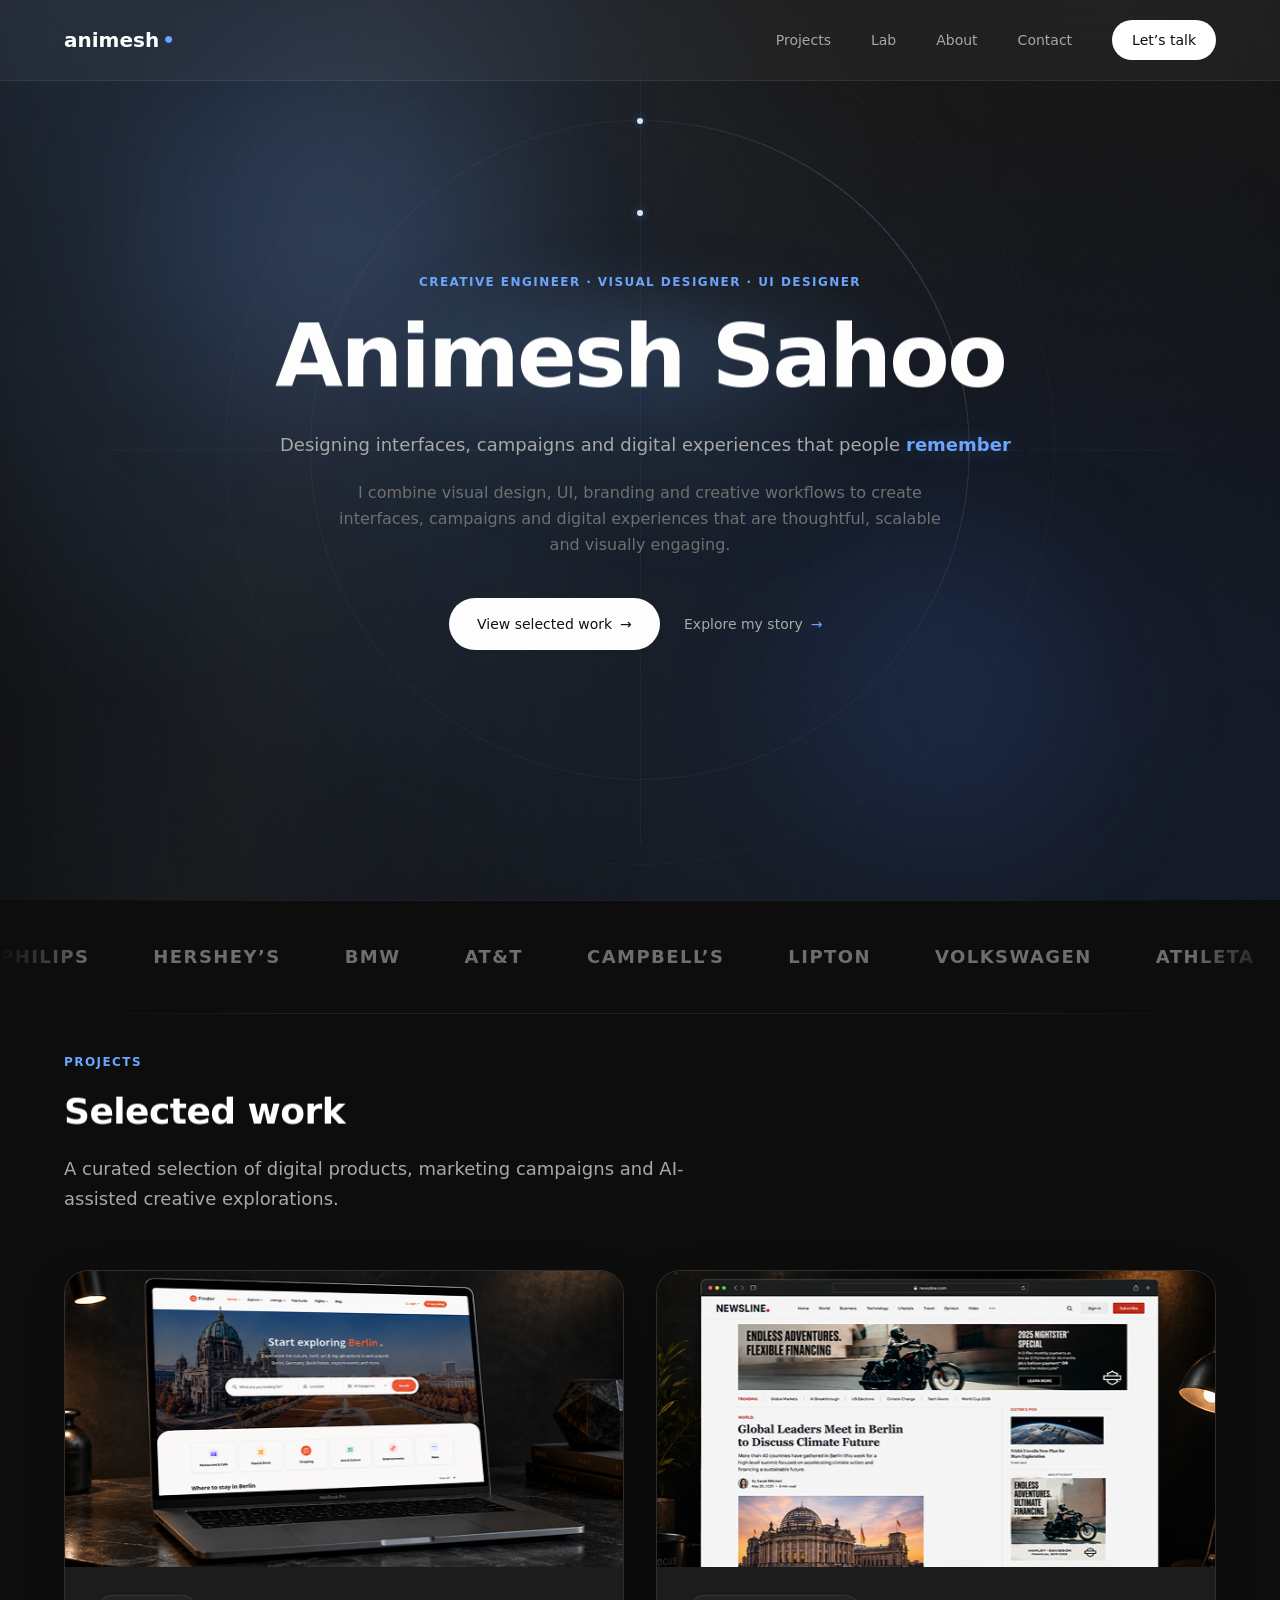
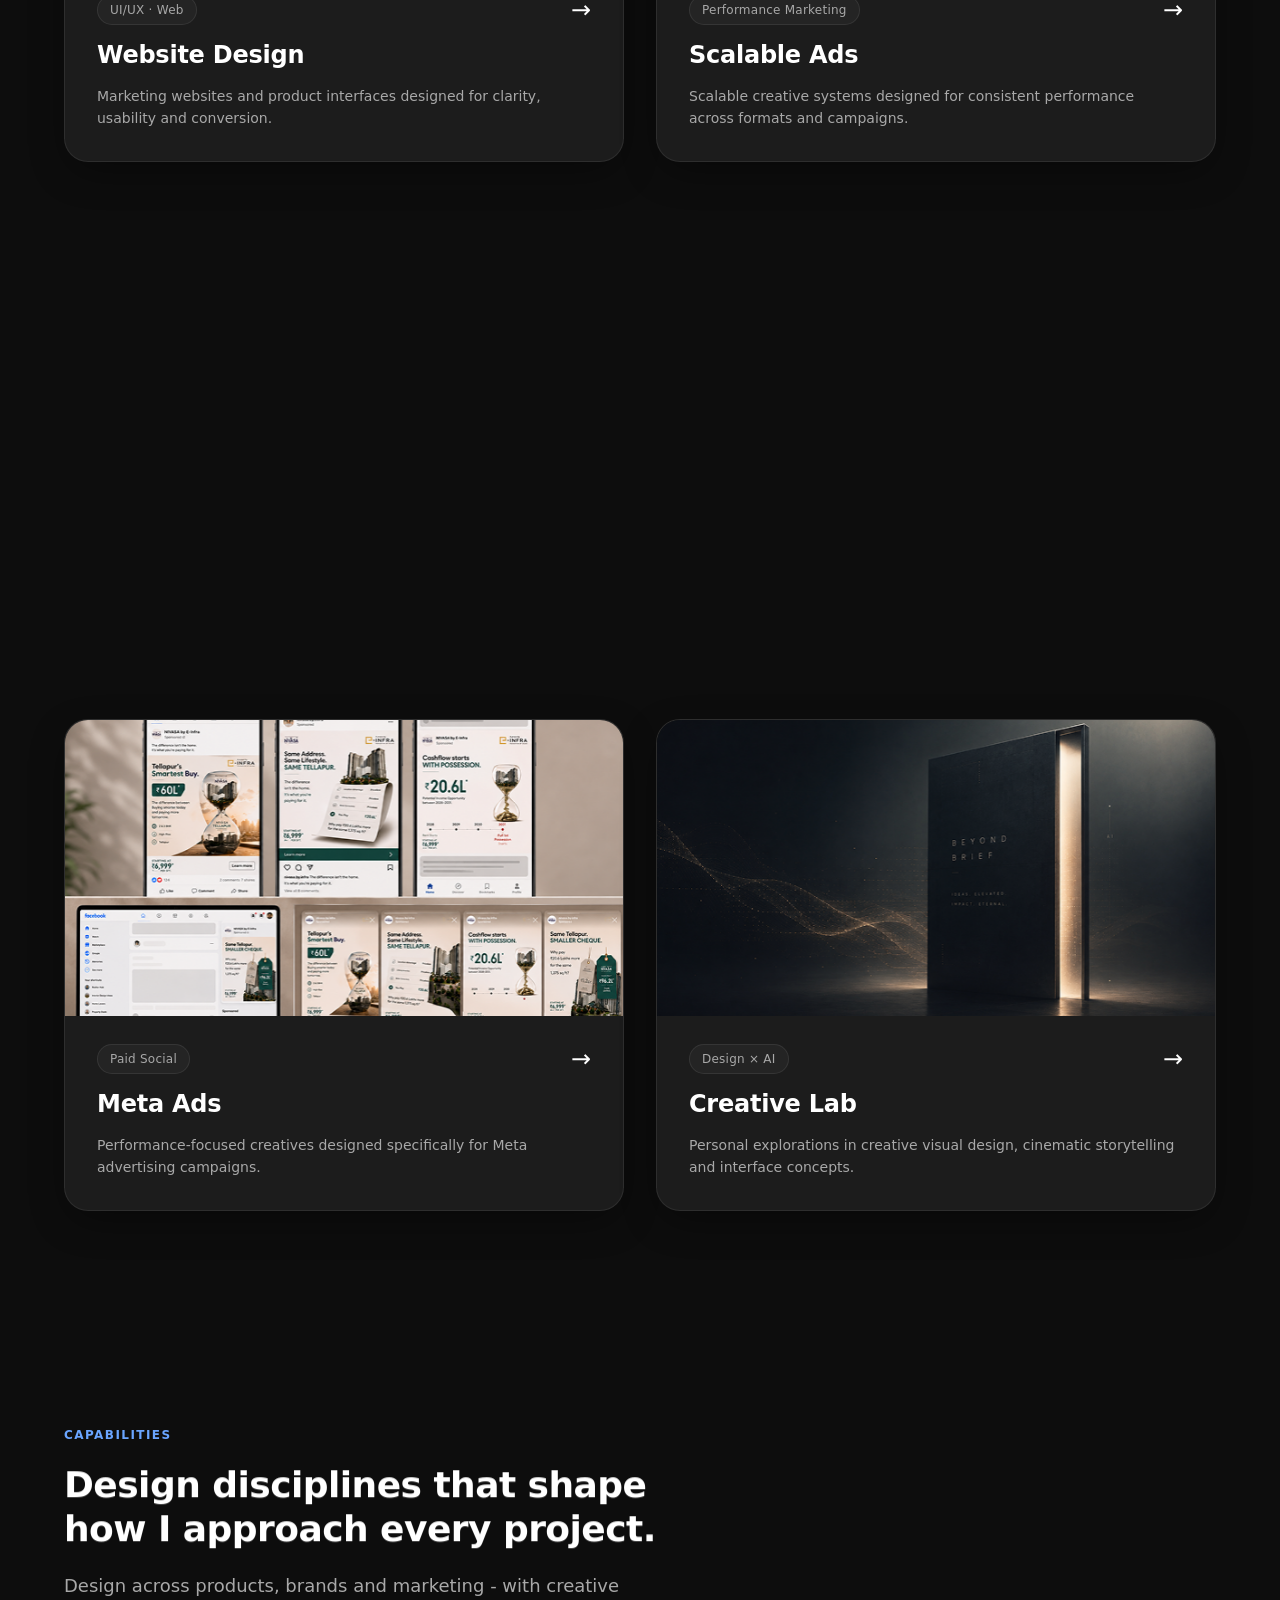
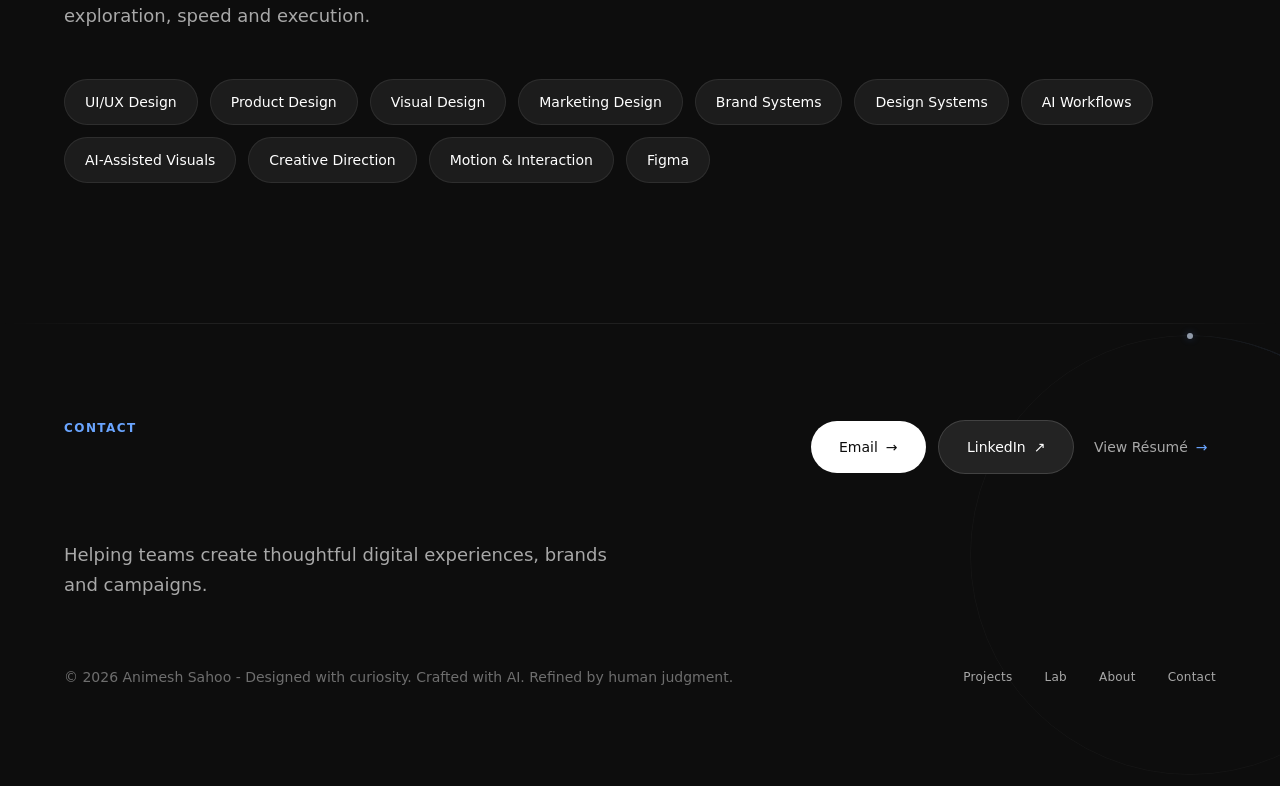
==== commit 621b1711: "feat: implement UX audit improvements and production QA fixes" ====
--- a/index.html
+++ b/index.html
@@ -1,236 +1,268 @@
-<!DOCTYPE html>
-<html lang="en">
-<head>
-  <meta charset="UTF-8">
-  <meta name="viewport" content="width=device-width, initial-scale=1.0">
-  <meta name="description" content="Animesh Sahoo - Creative Engineer, Visual Designer and UI Designer. Interfaces, campaigns and AI-assisted creative systems for brands like BMW, AT&T, Volkswagen and Royal Canin.">
-  <meta name="author" content="Animesh Sahoo">
-  <meta name="theme-color" content="#0D0D0D">
-
-  <meta property="og:type" content="website">
-  <meta property="og:title" content="Animesh Sahoo - Creative Engineer · Visual Designer · UI Designer">
-  <meta property="og:description" content="Designing interfaces, campaigns and digital experiences that people remember.">
-
-  <title>Animesh Sahoo - Creative Engineer · Visual Designer · UI Designer</title>
-
-  <link rel="preconnect" href="https://rsms.me" crossorigin>
-  <link rel="stylesheet" href="https://rsms.me/inter/inter.css">
-
-  <link rel="stylesheet" href="css/tokens.css">
-  <link rel="stylesheet" href="css/base.css">
-  <link rel="stylesheet" href="css/components.css">
-  <link rel="stylesheet" href="css/sections.css">
-  <link rel="stylesheet" href="css/pages.css">
-  <link rel="stylesheet" href="css/atmosphere.css">
-</head>
-<body data-loading>
-
-  <!-- ============ ATMOSPHERE - Experience layer (never affects layout) ============ -->
-  <div class="atmos" aria-hidden="true">
-    <div class="atmos__ambient"></div>
-    <div class="atmos__travel" id="travelLight"></div>
-  </div>
-  <div class="vignette" aria-hidden="true"></div>
-  <div class="grain" aria-hidden="true"></div>
-
-  <!-- ============ PRELOADER ============ -->
-  <div class="preloader" id="preloader" aria-hidden="true">
-    <div class="preloader__mark">animesh<span class="dot">•</span></div>
-    <div class="preloader__bar"><span id="preloaderBar"></span></div>
-  </div>
-
-  <!-- ============ CURSOR / PROGRESS ============ -->
-  <div class="cursor" id="cursor" aria-hidden="true">
-    <div class="cursor__dot"></div>
-    <div class="cursor__ring"></div>
-    <div class="cursor__label" id="cursorLabel"></div>
-  </div>
-  <div class="scroll-progress" id="scrollProgress" aria-hidden="true"></div>
-
-  <!-- ============ NAV - Figma: Navigation component ============ -->
-  <header class="nav" id="nav">
-    <a class="nav__logo" href="index.html" data-magnetic>animesh<span class="dot">•</span></a>
-    <div class="nav__right">
-      <nav class="nav__links" aria-label="Primary">
-        <a href="#projects" data-nav-link>Projects</a>
-        <a href="creative-lab.html">Lab</a>
-        <a href="about.html">About</a>
-        <a href="contact.html">Contact</a>
-      </nav>
-      <a class="nav__cta" href="contact.html" data-magnetic>Let’s talk</a>
-    </div>
-    <button class="nav__toggle" id="navToggle" aria-label="Open menu" aria-expanded="false">
-      <span></span><span></span>
-    </button>
-  </header>
-
-  <div class="nav-drawer" id="navDrawer" aria-hidden="true">
-    <nav aria-label="Mobile">
-      <a href="#projects">Projects</a>
-      <a href="creative-lab.html">Lab</a>
-      <a href="about.html">About</a>
-      <a href="contact.html">Contact</a>
-    </nav>
-  </div>
-
-  <main id="top">
-
-    <!-- ============ HERO - Figma: Landing / Hero ============ -->
-    <section class="hero" id="home" aria-label="Introduction">
-      <div class="hero__glow" aria-hidden="true"></div>
-      <div class="hero__atmos" aria-hidden="true">
-        <div class="hero__spot"></div>
-        <div class="hero__haze"></div>
-        <div class="hero__orb hero__orb--1"></div>
-        <div class="hero__orb hero__orb--2"></div>
-        <div class="hero__ring">
-          <div class="orbiter" style="--od:34s; --odelay:0s; --osize:6px"></div>
-          <div class="orbiter orbiter--rev" style="--od:46s; --odelay:-8s; --osize:4px"></div>
-          <div class="orbiter orbiter--outer" style="--od:58s; --odelay:-20s; --osize:5px"></div>
-          <div class="orbiter orbiter--outer orbiter--rev" style="--od:72s; --odelay:-5s; --osize:3px"></div>
-        </div>
-        <div class="hero__hairlines">
-    <span></span>
-    <span></span>
-</div>
-<div class="hero__streams"></div>
-      </div>
-      <p class="overline reveal" data-reveal>Creative Engineer · Visual Designer · UI Designer</p>
-      <h1 class="hero__title" data-split>Animesh Sahoo</h1>
-      <p class="hero__tagline reveal" data-reveal data-reveal-delay="500">Designing interfaces, campaigns and digital experiences that people <span class="rword" data-rotate="remember, experience, admire, revisit, share, feel, discover">remember</span></p>
-      <p class="hero__intro reveal" data-reveal data-reveal-delay="620">I combine visual design, UI, branding and creative workflows to create interfaces, campaigns and digital experiences that are thoughtful, scalable and visually engaging.</p>
-      <div class="hero__actions reveal" data-reveal data-reveal-delay="740">
-        <a class="btn btn--primary" href="#projects" data-magnetic>View selected work <span class="btn__arrow">→</span></a>
-        <a class="btn btn--ghost" href="about.html" data-magnetic>Explore my story <span class="btn__arrow">→</span></a>
-      </div>
-    </section>
-
-    <!-- ============ BRANDS MARQUEE - credibility strip ============ -->
-    <section class="brands-strip reveal" data-reveal aria-label="Brands worked with">
-      <div class="marquee">
-        <div class="marquee__track">
-          <span>PHILIPS</span><span>HERSHEY’S</span><span>BMW</span><span>AT&amp;T</span><span>CAMPBELL’S</span>
-          <span>LIPTON</span><span>VOLKSWAGEN</span><span>ATHLETA</span><span>HILTON</span>
-        </div>
-      </div>
-    </section>
-
-    <!-- ============ SELECTED WORK - Figma: Landing / Selected Work ============ -->
-    <section class="section work" id="projects" aria-label="Selected work">
-      <header class="section__head">
-        <p class="overline reveal" data-reveal>Projects</p>
-        <h2 class="section__title" data-split>Selected work</h2>
-        <p class="section__desc reveal" data-reveal>A curated selection of digital products, marketing campaigns and AI-assisted creative explorations.</p>
-      </header>
-
-      <div class="work-grid" id="workGrid">
-
-        <a class="work-card reveal" data-reveal href="website-design.html" aria-label="Website Design">
-          <figure class="work-card__media" data-cover="website-design"><figcaption class="visually-hidden">Website design cover</figcaption></figure>
-          <div class="work-card__body">
-            <div class="work-card__meta"><span class="tag">UI/UX · Web</span><span class="work-card__arrow" aria-hidden="true">→</span></div>
-            <h3>Website Design</h3>
-            <p>Marketing websites and product interfaces designed for clarity, usability and conversion.</p>
-          </div>
-        </a>
-
-        <a class="work-card reveal" data-reveal href="scalable-ads.html" aria-label="Scalable Ads">
-          <figure class="work-card__media" data-cover="scalable-ads"></figure>
-          <div class="work-card__body">
-            <div class="work-card__meta"><span class="tag">Performance Marketing</span><span class="work-card__arrow" aria-hidden="true">→</span></div>
-            <h3>Scalable Ads</h3>
-            <p>Scalable creative systems designed for consistent performance across formats and campaigns.</p>
-          </div>
-        </a>
-
-        <a class="work-card reveal" data-reveal href="pitch-works.html" aria-label="Pitch Works">
-          <figure class="work-card__media" data-cover="pitch-works"></figure>
-          <div class="work-card__body">
-            <div class="work-card__meta"><span class="tag">Narrative · Decks</span><span class="work-card__arrow" aria-hidden="true">→</span></div>
-            <h3>Pitch Works</h3>
-            <p>Investor and sales narratives designed to win the room.</p>
-          </div>
-        </a>
-
-        <a class="work-card reveal" data-reveal href="social-media.html" aria-label="Social Media">
-          <figure class="work-card__media" data-cover="social-media"></figure>
-          <div class="work-card__body">
-            <div class="work-card__meta"><span class="tag">Content · Brand</span><span class="work-card__arrow" aria-hidden="true">→</span></div>
-            <h3>Social Media</h3>
-            <p>Social campaigns, carousels and branded content designed for engagement and consistency.</p>
-          </div>
-        </a>
-
-        <a class="work-card reveal" data-reveal href="meta-ads.html" aria-label="Meta Ads">
-          <figure class="work-card__media" data-cover="meta-ads"></figure>
-          <div class="work-card__body">
-            <div class="work-card__meta"><span class="tag">Paid Social</span><span class="work-card__arrow" aria-hidden="true">→</span></div>
-            <h3>Meta Ads</h3>
-            <p>Performance-focused creatives designed specifically for Meta advertising campaigns.</p>
-          </div>
-        </a>
-
-        <a class="work-card reveal" data-reveal href="creative-lab.html" aria-label="Creative Lab">
-          <figure class="work-card__media" data-cover="creative-lab"></figure>
-          <div class="work-card__body">
-            <div class="work-card__meta"><span class="tag">Design × AI</span><span class="work-card__arrow" aria-hidden="true">→</span></div>
-            <h3>Creative Lab</h3>
-            <p>Personal explorations in creative visual design, cinematic storytelling and interface concepts.</p>
-          </div>
-        </a>
-
-      </div>
-    </section>
-
-    <!-- ============ CAPABILITIES - Figma: Landing / Skills ============ -->
-    <section class="section skills" aria-label="Capabilities">
-      <header class="section__head">
-        <p class="overline reveal" data-reveal>Capabilities</p>
-        <h2 class="section__title" data-split>Design disciplines that shape how I approach every project.</h2>
-        <p class="section__desc reveal" data-reveal>Design across products, brands and marketing - with creative exploration, speed and execution.</p>
-      </header>
-      <ul class="chips chips--skills reveal" data-reveal>
-        <li>UI/UX Design</li><li>Product Design</li><li>Visual Design</li><li>Marketing Design</li>
-        <li>Brand Systems</li><li>Design Systems</li><li>AI Workflows</li><li>AI-Assisted Visuals</li>
-        <li>Creative Direction</li><li>Motion &amp; Interaction</li><li>Figma</li>
-      </ul>
-    </section>
-
-  </main>
-
-  <!-- ============ FOOTER - Figma: Footer component (8:31) ============ -->
-  <footer class="site-footer">
-    <div class="site-footer__cta">
-      <div class="site-footer__streams" aria-hidden="true"></div>
-      <div class="site-footer__cta-text">
-        <p class="overline">Contact</p>
-        <h2 class="site-footer__cta-title" data-split>Let’s work together.</h2>
-        <p class="site-footer__cta-sub">Helping teams create thoughtful digital experiences, brands and campaigns.</p>
-      </div>
-      <div class="site-footer__actions">
-        <a
-  class="btn btn--primary"
-  href="https://mail.google.com/mail/?view=cm&fs=1&to=animeshsahood6@gmail.com&su=Let's%20Connect"
-  target="_blank"
-  rel="noopener noreferrer"
-  data-magnetic>
-  Email <span class="btn__arrow">→</span>
-</a>
-        <a class="btn btn--secondary" href="https://www.linkedin.com/in/animeshsahoo/" target="_blank" rel="noopener noreferrer" data-magnetic>LinkedIn <span class="btn__arrow">↗</span></a>
-        <a class="btn btn--ghost" href="assets/resume/AnimeshSahoo_Resume_2026.pdf" target="_blank" rel="noopener noreferrer" data-magnetic>View Résumé <span class="btn__arrow">→</span></a>
-      </div>
-    </div>
-    <div class="site-footer__legal">
-      <p>© 2026 Animesh Sahoo - Designed with curiosity. Crafted with AI. Refined by human judgment.</p>
-      <nav class="site-footer__links" aria-label="Footer">
-        <a href="#projects">Projects</a>
-        <a href="creative-lab.html">Lab</a>
-        <a href="about.html">About</a>
-        <a href="contact.html">Contact</a>
-      </nav>
-    </div>
-  </footer>
-
-  <script type="module" src="js/main.js"></script>
-</body>
-</html>
+<!DOCTYPE html>
+<html lang="en">
+<head>
+  <meta charset="UTF-8">
+  <meta name="viewport" content="width=device-width, initial-scale=1.0">
+  <meta name="description" content="Animesh Sahoo - Creative Engineer, Visual Designer and UI Designer. Interfaces, campaigns and AI-assisted creative systems for brands like BMW, AT&T, Volkswagen and Royal Canin.">
+  <meta name="author" content="Animesh Sahoo">
+  <meta name="theme-color" content="#0D0D0D">
+
+  <meta property="og:type" content="website">
+  <meta property="og:title" content="Animesh Sahoo - Creative Engineer · Visual Designer · UI Designer">
+  <meta property="og:description" content="Designing interfaces, campaigns and digital experiences that people remember.">
+
+  <title>Animesh Sahoo - Creative Engineer · Visual Designer · UI Designer</title>
+
+  <link rel="preconnect" href="https://rsms.me" crossorigin>
+  <link rel="stylesheet" href="https://rsms.me/inter/inter.css">
+
+  <link rel="stylesheet" href="css/tokens.css">
+  <link rel="stylesheet" href="css/base.css">
+  <link rel="stylesheet" href="css/components.css">
+  <link rel="stylesheet" href="css/sections.css">
+  <link rel="stylesheet" href="css/pages.css">
+  <link rel="stylesheet" href="css/atmosphere.css">
+  <link rel="icon" type="image/svg+xml" href="assets/favicon.svg">
+
+  <link rel="modulepreload" href="js/main.js">
+  <link rel="modulepreload" href="js/motion.js">
+  <link rel="modulepreload" href="js/cursor.js">
+  <link rel="modulepreload" href="js/nav.js">
+  <link rel="modulepreload" href="js/hero.js">
+  <link rel="modulepreload" href="js/projects.js">
+  <link rel="modulepreload" href="js/atmosphere.js">
+  <link rel="modulepreload" href="js/sound.js">
+
+  <script>if (matchMedia('(hover: hover) and (pointer: fine)').matches && !matchMedia('(prefers-reduced-motion: reduce)').matches) document.documentElement.classList.add('has-cursor');</script>
+  <noscript><style>
+    .preloader { display: none; }
+    .reveal, [data-split] .split-line > span { opacity: 1 !important; transform: none !important; filter: none !important; }
+    .cursor { display: none; }
+    html, html * { cursor: auto !important; }
+  </style></noscript>
+</head>
+<body data-loading>
+
+<a class="skip-link" href="#top">Skip to content</a>
+
+
+  <!-- ============ ATMOSPHERE - Experience layer (never affects layout) ============ -->
+  <div class="atmos" aria-hidden="true">
+    <div class="atmos__ambient"></div>
+    <div class="atmos__travel" id="travelLight"></div>
+  </div>
+  <div class="vignette" aria-hidden="true"></div>
+  <div class="grain" aria-hidden="true"></div>
+
+  <!-- ============ PRELOADER ============ -->
+  <div class="preloader" id="preloader" aria-hidden="true">
+    <div class="preloader__mark">animesh<span class="dot">•</span></div>
+    <div class="preloader__bar"><span id="preloaderBar"></span></div>
+  </div>
+
+  <!-- ============ CURSOR / PROGRESS ============ -->
+  <div class="cursor" id="cursor" aria-hidden="true">
+    <div class="cursor__dot"></div>
+    <div class="cursor__ring"></div>
+    <div class="cursor__label" id="cursorLabel"></div>
+  </div>
+  <div class="scroll-progress" id="scrollProgress" aria-hidden="true"></div>
+
+  <!-- ============ NAV - Figma: Navigation component ============ -->
+  <header class="nav" id="nav">
+    <a class="nav__logo" href="index.html" data-magnetic>animesh<span class="dot">•</span></a>
+    <div class="nav__right">
+      <nav class="nav__links" aria-label="Primary">
+        <a href="#projects" data-nav-link>Projects</a>
+        <a href="creative-lab.html">Lab</a>
+        <a href="about.html">About</a>
+        <a href="contact.html">Contact</a>
+      </nav>
+      <a class="nav__cta" href="contact.html" data-magnetic>Let’s talk</a>
+    </div>
+    <button class="nav__toggle" id="navToggle" aria-label="Open menu" aria-expanded="false">
+      <span></span><span></span>
+    </button>
+  </header>
+
+  <div class="nav-drawer" id="navDrawer" aria-hidden="true">
+    <nav aria-label="Mobile">
+      <a href="#projects">Projects</a>
+      <a href="creative-lab.html">Lab</a>
+      <a href="about.html">About</a>
+      <a href="contact.html">Contact</a>
+    </nav>
+  </div>
+
+  <main id="top">
+
+    <!-- ============ HERO - Figma: Landing / Hero ============ -->
+    <section class="hero" id="home" aria-label="Introduction">
+      <div class="hero__glow" aria-hidden="true"></div>
+      <div class="hero__atmos" aria-hidden="true">
+        <div class="hero__spot"></div>
+        <div class="hero__haze"></div>
+        <div class="hero__orb hero__orb--1"></div>
+        <div class="hero__orb hero__orb--2"></div>
+        <div class="hero__ring">
+          <div class="orbiter" style="--od:34s; --odelay:0s; --osize:6px"></div>
+          <div class="orbiter orbiter--rev" style="--od:46s; --odelay:-8s; --osize:4px"></div>
+          <div class="orbiter orbiter--outer" style="--od:58s; --odelay:-20s; --osize:5px"></div>
+          <div class="orbiter orbiter--outer orbiter--rev" style="--od:72s; --odelay:-5s; --osize:3px"></div>
+        </div>
+        <div class="hero__hairlines">
+    <span></span>
+    <span></span>
+</div>
+<div class="hero__streams"></div>
+      </div>
+      <p class="overline reveal" data-reveal>Creative Engineer · Visual Designer · UI Designer</p>
+      <h1 class="hero__title" data-split>Animesh Sahoo</h1>
+      <p class="hero__tagline reveal" data-reveal data-reveal-delay="500">Designing interfaces, campaigns and digital experiences that people <span class="rword" data-rotate="remember, experience, admire, revisit, share, feel, discover">remember</span></p>
+      <p class="hero__intro reveal" data-reveal data-reveal-delay="620">I combine visual design, UI, branding and creative workflows to create interfaces, campaigns and digital experiences that are thoughtful, scalable and visually engaging.</p>
+      <div class="hero__actions reveal" data-reveal data-reveal-delay="740">
+        <a class="btn btn--primary" href="#projects" data-magnetic>View selected work <span class="btn__arrow">→</span></a>
+        <a class="btn btn--ghost" href="about.html" data-magnetic>Explore my story <span class="btn__arrow">→</span></a>
+      </div>
+    </section>
+
+    <!-- ============ BRANDS MARQUEE - credibility strip ============ -->
+    <section class="brands-strip reveal" data-reveal aria-label="Brands worked with">
+      <div class="marquee">
+        <div class="marquee__track">
+          <span>PHILIPS</span><span>HERSHEY’S</span><span>BMW</span><span>AT&amp;T</span><span>CAMPBELL’S</span>
+          <span>LIPTON</span><span>VOLKSWAGEN</span><span>ATHLETA</span><span>HILTON</span>
+        </div>
+      </div>
+    </section>
+
+    <!-- ============ SELECTED WORK - Figma: Landing / Selected Work ============ -->
+    <section class="section work" id="projects" aria-label="Selected work">
+      <header class="section__head">
+        <p class="overline reveal" data-reveal>Projects</p>
+        <h2 class="section__title" data-split>Selected work</h2>
+        <p class="section__desc reveal" data-reveal>A curated selection of digital products, marketing campaigns and AI-assisted creative explorations.</p>
+      </header>
+
+      <div class="work-grid" id="workGrid">
+
+        <a class="work-card reveal" data-reveal href="website-design.html" aria-label="Website Design">
+          <figure class="work-card__media" data-cover="website-design"><figcaption class="visually-hidden">Website design cover</figcaption></figure>
+          <div class="work-card__body">
+            <div class="work-card__meta"><span class="tag">UI/UX · Web</span><span class="work-card__arrow" aria-hidden="true">→</span></div>
+            <h3>Website Design</h3>
+            <p>Marketing websites and product interfaces designed for clarity, usability and conversion.</p>
+          </div>
+        </a>
+
+        <a class="work-card reveal" data-reveal href="scalable-ads.html" aria-label="Scalable Ads">
+          <figure class="work-card__media" data-cover="scalable-ads"></figure>
+          <div class="work-card__body">
+            <div class="work-card__meta"><span class="tag">Performance Marketing</span><span class="work-card__arrow" aria-hidden="true">→</span></div>
+            <h3>Scalable Ads</h3>
+            <p>Scalable creative systems designed for consistent performance across formats and campaigns.</p>
+          </div>
+        </a>
+
+        <a class="work-card reveal" data-reveal href="pitch-works.html" aria-label="Pitch Works">
+          <figure class="work-card__media" data-cover="pitch-works"></figure>
+          <div class="work-card__body">
+            <div class="work-card__meta"><span class="tag">Narrative · Decks</span><span class="work-card__arrow" aria-hidden="true">→</span></div>
+            <h3>Pitch Works</h3>
+            <p>Investor and sales narratives designed to win the room.</p>
+          </div>
+        </a>
+
+        <a class="work-card reveal" data-reveal href="social-media.html" aria-label="Social Media">
+          <figure class="work-card__media" data-cover="social-media"></figure>
+          <div class="work-card__body">
+            <div class="work-card__meta"><span class="tag">Content · Brand</span><span class="work-card__arrow" aria-hidden="true">→</span></div>
+            <h3>Social Media</h3>
+            <p>Social campaigns, carousels and branded content designed for engagement and consistency.</p>
+          </div>
+        </a>
+
+        <a class="work-card reveal" data-reveal href="meta-ads.html" aria-label="Meta Ads">
+          <figure class="work-card__media" data-cover="meta-ads"></figure>
+          <div class="work-card__body">
+            <div class="work-card__meta"><span class="tag">Paid Social</span><span class="work-card__arrow" aria-hidden="true">→</span></div>
+            <h3>Meta Ads</h3>
+            <p>Performance-focused creatives designed specifically for Meta advertising campaigns.</p>
+          </div>
+        </a>
+
+        <a class="work-card reveal" data-reveal href="creative-lab.html" aria-label="Creative Lab">
+          <figure class="work-card__media" data-cover="creative-lab"></figure>
+          <div class="work-card__body">
+            <div class="work-card__meta"><span class="tag">Design × AI</span><span class="work-card__arrow" aria-hidden="true">→</span></div>
+            <h3>Creative Lab</h3>
+            <p>Personal explorations in creative visual design, cinematic storytelling and interface concepts.</p>
+          </div>
+        </a>
+
+      </div>
+    </section>
+
+    <!-- ============ CAPABILITIES - Figma: Landing / Skills ============ -->
+    <section class="section skills" aria-label="Capabilities">
+      <header class="section__head">
+        <p class="overline reveal" data-reveal>Capabilities</p>
+        <h2 class="section__title" data-split>Design disciplines that shape how I approach every project.</h2>
+        <p class="section__desc reveal" data-reveal>Design across products, brands and marketing - with creative exploration, speed and execution.</p>
+      </header>
+      <ul class="chips chips--skills reveal" data-reveal>
+        <li>UI/UX Design</li><li>Product Design</li><li>Visual Design</li><li>Marketing Design</li>
+        <li>Brand Systems</li><li>Design Systems</li><li>AI Workflows</li><li>AI-Assisted Visuals</li>
+        <li>Creative Direction</li><li>Motion &amp; Interaction</li><li>Figma</li>
+      </ul>
+    </section>
+
+  </main>
+
+  <!-- ============ FOOTER - Figma: Footer component (8:31) ============ -->
+  <footer class="site-footer">
+    <div class="site-footer__cta">
+      <div class="site-footer__streams" aria-hidden="true"></div>
+      <div class="site-footer__cta-text">
+        <p class="overline">Contact</p>
+        <h2 class="site-footer__cta-title" data-split>Let’s work together.</h2>
+        <p class="site-footer__cta-sub">Helping teams create thoughtful digital experiences, brands and campaigns.</p>
+      </div>
+      <div class="site-footer__actions">
+        <a
+  class="btn btn--primary"
+  href="mailto:animeshsahood6@gmail.com?subject=Let%27s%20Connect"
+  data-magnetic>
+  Email <span class="btn__arrow">→</span>
+</a>
+        <a class="btn btn--secondary" href="https://www.linkedin.com/in/animeshsahoo/" target="_blank" rel="noopener noreferrer" data-magnetic>LinkedIn <span class="btn__arrow">↗</span></a>
+        <a class="btn btn--ghost" href="assets/resume/AnimeshSahoo_Resume_2026.pdf" target="_blank" rel="noopener noreferrer" data-magnetic>View Résumé <span class="btn__arrow">→</span></a>
+      </div>
+    </div>
+    <div class="site-footer__legal">
+      <p>© 2026 Animesh Sahoo - Designed with curiosity. Crafted with AI. Refined by human judgment.</p>
+      <nav class="site-footer__links" aria-label="Footer">
+        <a href="#projects">Projects</a>
+        <a href="creative-lab.html">Lab</a>
+        <a href="about.html">About</a>
+        <a href="contact.html">Contact</a>
+      </nav>
+    </div>
+  </footer>
+
+  <script type="module" src="js/main.js"></script>
+  <script>
+    // Rescue hatch: if the module graph ever fails to load or run,
+    // lift the preloader curtain and show all content un-animated.
+    setTimeout(function () {
+      var b = document.body;
+      if (b.hasAttribute('data-loading')) {
+        b.classList.add('is-loaded', 'js-fallback');
+        b.removeAttribute('data-loading');
+        document.documentElement.classList.remove('has-cursor');
+      }
+    }, 5000);
+  </script>
+
+</body>
+</html>
--- a/css/base.css
+++ b/css/base.css
@@ -56,6 +56,26 @@
   border-radius: 4px;
 }
 
+/* Skip link — invisible until keyboard-focused ------------------ */
+.skip-link {
+  position: fixed;
+  top: 12px; left: 12px;
+  z-index: 5000;
+  padding: 12px 20px;
+  border-radius: var(--r-pill);
+  background: var(--bg-elevated);
+  border: 1px solid var(--border-strong);
+  color: var(--text-primary);
+  font-size: var(--fs-label); line-height: var(--lh-label);
+  font-weight: 500;
+  /* hidden by position only (not opacity/display) so it stays in the
+     accessibility tree and receives focus as the first tab stop */
+  transform: translateY(calc(-100% - 24px));
+}
+.skip-link:focus-visible {
+  transform: none;
+}
+
 /* Scroll progress hairline ------------------------------------- */
 .scroll-progress {
   position: fixed; top: 0; left: 0;
@@ -93,10 +113,26 @@
   transition: transform 300ms var(--ease-out);
 }
 body.is-loaded .preloader { opacity: 0; visibility: hidden; }
+/* Repeat in-session navigations skip the curtain entirely */
+.preloader--skip { display: none; }
+
+/* Safety net: if the module script fails to load or execute, an
+   inline fallback timer adds this class so content is never held
+   hostage behind the reveal system. */
+body.js-fallback .reveal,
+body.js-fallback [data-split] .split-line > span {
+  opacity: 1 !important;
+  transform: none !important;
+  filter: none !important;
+  transition: none !important;
+}
 
 /* Reveal system -------------------------------------------------- */
 .reveal {
-  opacity: 0;
+  /* 0.001, not 0: fully transparent nodes are pruned from the
+     accessibility tree, which would hide unrevealed content from
+     screen readers. Visually indistinguishable from 0. */
+  opacity: 0.001;
   transform: translateY(36px);
   filter: blur(6px);
   transition:
@@ -129,7 +165,9 @@
 [data-split].is-in .split-line > span { transform: translateY(0); }
 
 /* Custom cursor --------------------------------------------------- */
-.cursor { position: fixed; top: 0; left: 0; z-index: 4000; pointer-events: none; }
+/* Hidden until the first mousemove: prevents the dot/ring flashing
+   at stale coordinates (top-left / centre) on page load. */
+.cursor { position: fixed; top: 0; left: 0; z-index: 4000; pointer-events: none; opacity: 0; }
 .cursor__dot, .cursor__ring, .cursor__label, .cursor__glow { position: fixed; top: 0; left: 0; }
 .cursor__dot {
   width: 6px; height: 6px;
--- a/css/components.css
+++ b/css/components.css
@@ -74,7 +74,13 @@
   -webkit-backdrop-filter: var(--glass-blur);
   backdrop-filter: var(--glass-blur);
   opacity: 0; visibility: hidden;
-  transition: opacity var(--t-med) var(--ease-inout), visibility var(--t-med);
+  /* visibility waits for the fade-out to finish (close), but flips
+     instantly on open (see .is-open below) so the drawer is
+     focusable the moment it starts fading in */
+  transition: opacity var(--t-med) var(--ease-inout), visibility 0s var(--t-med);
+  /* keep touch scrolling from chaining to the page behind (iOS) */
+  overscroll-behavior: contain;
+  touch-action: none;
 }
 .nav-drawer nav { display: grid; gap: 24px; text-align: center; }
 .nav-drawer a {
@@ -83,9 +89,15 @@
   color: var(--text-secondary);
   opacity: 0; transform: translateY(24px);
   transition: opacity var(--t-med) var(--ease-out), transform var(--t-med) var(--ease-out), color var(--t-fast);
+  /* invisible hit-area extension → comfortable touch target */
+  padding: 6px 20px;
+  margin: -6px -20px;
 }
 .nav-drawer a:hover { color: var(--text-primary); }
-.nav-drawer.is-open { opacity: 1; visibility: visible; }
+.nav-drawer.is-open {
+  opacity: 1; visibility: visible;
+  transition: opacity var(--t-med) var(--ease-inout), visibility 0s;
+}
 .nav-drawer.is-open a { opacity: 1; transform: none; }
 .nav-drawer.is-open a:nth-child(1) { transition-delay: 60ms; }
 .nav-drawer.is-open a:nth-child(2) { transition-delay: 120ms; }
@@ -97,6 +109,13 @@
   .nav__toggle {
     display: grid; gap: 6px;
     padding: 10px;
+    position: relative;
+  }
+  /* invisible hit-area extension → ≥44px touch target */
+  .nav__toggle::after {
+    content: "";
+    position: absolute;
+    inset: -8px;
   }
   .nav__toggle span {
     width: 22px; height: 1.5px;
@@ -292,9 +311,13 @@
   background-size: cover;
   background-position: center top;
   transform: scale(1.04);
-  transition: transform 1200ms var(--ease-out);
+  opacity: 0;
+  transition: transform 1200ms var(--ease-out),
+              opacity 500ms var(--ease-out);
   will-change: transform;
 }
+/* cover art fades in when its image has decoded — no hard pop */
+.work-card__media .cover.is-ready { opacity: 1; }
 .work-card:hover .work-card__media .cover { transform: scale(1.1) translateY(-1.5%); }
 .work-card__media::after {
   content: "";
@@ -516,5 +539,8 @@
   .project-overlay__panel { inset: 8px; }
 }
 
-/* When the custom cursor is live, the native one steps aside */
-body.has-cursor, body.has-cursor * { cursor: none !important; }
+/* When the custom cursor is live, the native one steps aside.
+   The class is set on <html> by a tiny pre-paint head snippet (and
+   confirmed by cursor.js), so there is no flash of the native cursor
+   while the module graph loads on each navigation. */
+html.has-cursor, html.has-cursor * { cursor: none !important; }
--- a/css/sections.css
+++ b/css/sections.css
@@ -53,8 +53,10 @@
   max-width: 86vw;
   transform: translateX(-50%);
   /* layered ambient light rather than one visible ellipse: brightest
-     at the centre (behind the title), fading softly outward */
-  background:
+     at the centre (behind the title), fading softly outward.
+     The gradient is painted by two pre-graded pseudo layers (see
+     atmosphere.css) so the light can evolve on the compositor. */
+  --glow-bg:
     radial-gradient(closest-side, rgba(106, 165, 255, 0.075), transparent 80%),
     radial-gradient(42% 52% at 40% 40%, rgba(130, 182, 255, 0.045), transparent 72%),
     radial-gradient(44% 55% at 64% 62%, rgba(61, 123, 255, 0.040), transparent 74%);
@@ -304,6 +306,9 @@
   letter-spacing: 0.02em;
   color: var(--text-secondary);
   transition: color var(--t-fast) var(--ease-out);
+  /* invisible hit-area extension → comfortable touch target */
+  padding: 14px 8px;
+  margin: -14px -8px;
 }
 .bottom-bar nav a:hover { color: var(--text-primary); }
 
--- a/css/pages.css
+++ b/css/pages.css
@@ -200,22 +200,19 @@
     gap: 48px;
     flex-wrap: wrap;
 
+    overflow: visible;
+
+    isolation: isolate;
+}
+
+.site-footer__streams {
+    position: absolute;
+    inset: 0;
+
     overflow: hidden;
 
-    isolation: isolate;
-}
-.site-footer__streams {
-
-    position: absolute;
-
-    inset: 0;
-
     pointer-events: none;
-
-    overflow: hidden;
-
     z-index: 0;
-
 }
 .site-footer__cta-text { position: relative; z-index: 1; display: grid; gap: 16px; max-width: 720px; }
 .site-footer__cta-title {
@@ -239,6 +236,9 @@
   font-weight: 500; letter-spacing: 0.02em;
   color: var(--text-secondary);
   transition: color var(--t-fast) var(--ease-out);
+  /* invisible hit-area extension → comfortable touch target */
+  padding: 14px 8px;
+  margin: -14px -8px;
 }
 .site-footer__links a:hover { color: var(--text-primary); }
 
--- a/css/atmosphere.css
+++ b/css/atmosphere.css
@@ -157,14 +157,36 @@
    don't occupy a row and push the centered content down */
 .hero__glow {
   position: absolute; z-index: 0;
-  /* evolve like a real light source — slight brightness drift + a
-     tiny colour-temperature shift. Animates `filter` only, so it
-     composes with the pointer/scroll transform+opacity from hero.js */
-  animation: glow-evolve 17s ease-in-out infinite;
-}
-@keyframes glow-evolve {
-  0%,100% { filter: blur(45px) brightness(0.94) hue-rotate(-4deg) saturate(0.98); }
-  50%     { filter: blur(45px) brightness(1.13) hue-rotate(5deg)  saturate(1.05); }
+}
+/* evolve like a real light source — slight brightness drift + a tiny
+   colour-temperature shift. Implemented as an opacity crossfade
+   between two statically-graded copies of the same gradient: the
+   perceived light matches the old filter animation, but only
+   `opacity` animates (compositor-only, no per-frame re-filtering).
+   The parent's blur(45px) + hero.js transform/opacity still apply. */
+.hero__glow::before,
+.hero__glow::after {
+  content: "";
+  position: absolute; inset: 0;
+  background: var(--glow-bg);
+  pointer-events: none;
+}
+.hero__glow::before {
+  filter: brightness(0.94) hue-rotate(-4deg) saturate(0.98);
+  animation: glow-xfade-a 17s ease-in-out infinite;
+}
+.hero__glow::after {
+  filter: brightness(1.13) hue-rotate(5deg) saturate(1.05);
+  opacity: 0;
+  animation: glow-xfade-b 17s ease-in-out infinite;
+}
+@keyframes glow-xfade-a {
+  0%, 100% { opacity: 1; }
+  50%      { opacity: 0; }
+}
+@keyframes glow-xfade-b {
+  0%, 100% { opacity: 0; }
+  50%      { opacity: 1; }
 }
 .hero__atmos { z-index: 0; }
 
@@ -729,6 +751,18 @@
   border-image: linear-gradient(90deg,
                 transparent, var(--border-subtle) 16%,
                 var(--border-subtle) 84%, transparent) 1;
+}
+
+/* Offstage sections (fully outside the viewport, flagged by the JS
+   motion governor) pause their decorative animation. Nothing visible
+   ever stops — the flag flips back just before a section re-enters. */
+.is-offstage,
+.is-offstage::before,
+.is-offstage::after,
+.is-offstage *,
+.is-offstage *::before,
+.is-offstage *::after {
+  animation-play-state: paused !important;
 }
 
 @media (prefers-reduced-motion: reduce) {
@@ -748,7 +782,11 @@
   .orbiter,
   .orbit-svg .pulse,
   .hero__glow,
+  .hero__glow::before,
+  .hero__glow::after,
   .grain { animation: none; }
+  .hero__glow::before { filter: none; }      /* static state matches the old reduced-motion glow */
+  .hero__glow::after { opacity: 0; }
   .atmos__travel { opacity: 0.6; }
   .orbiter { display: none; }               /* no travelling bodies */
   .timeline__item:first-child .timeline__marker i::after { display: none; }
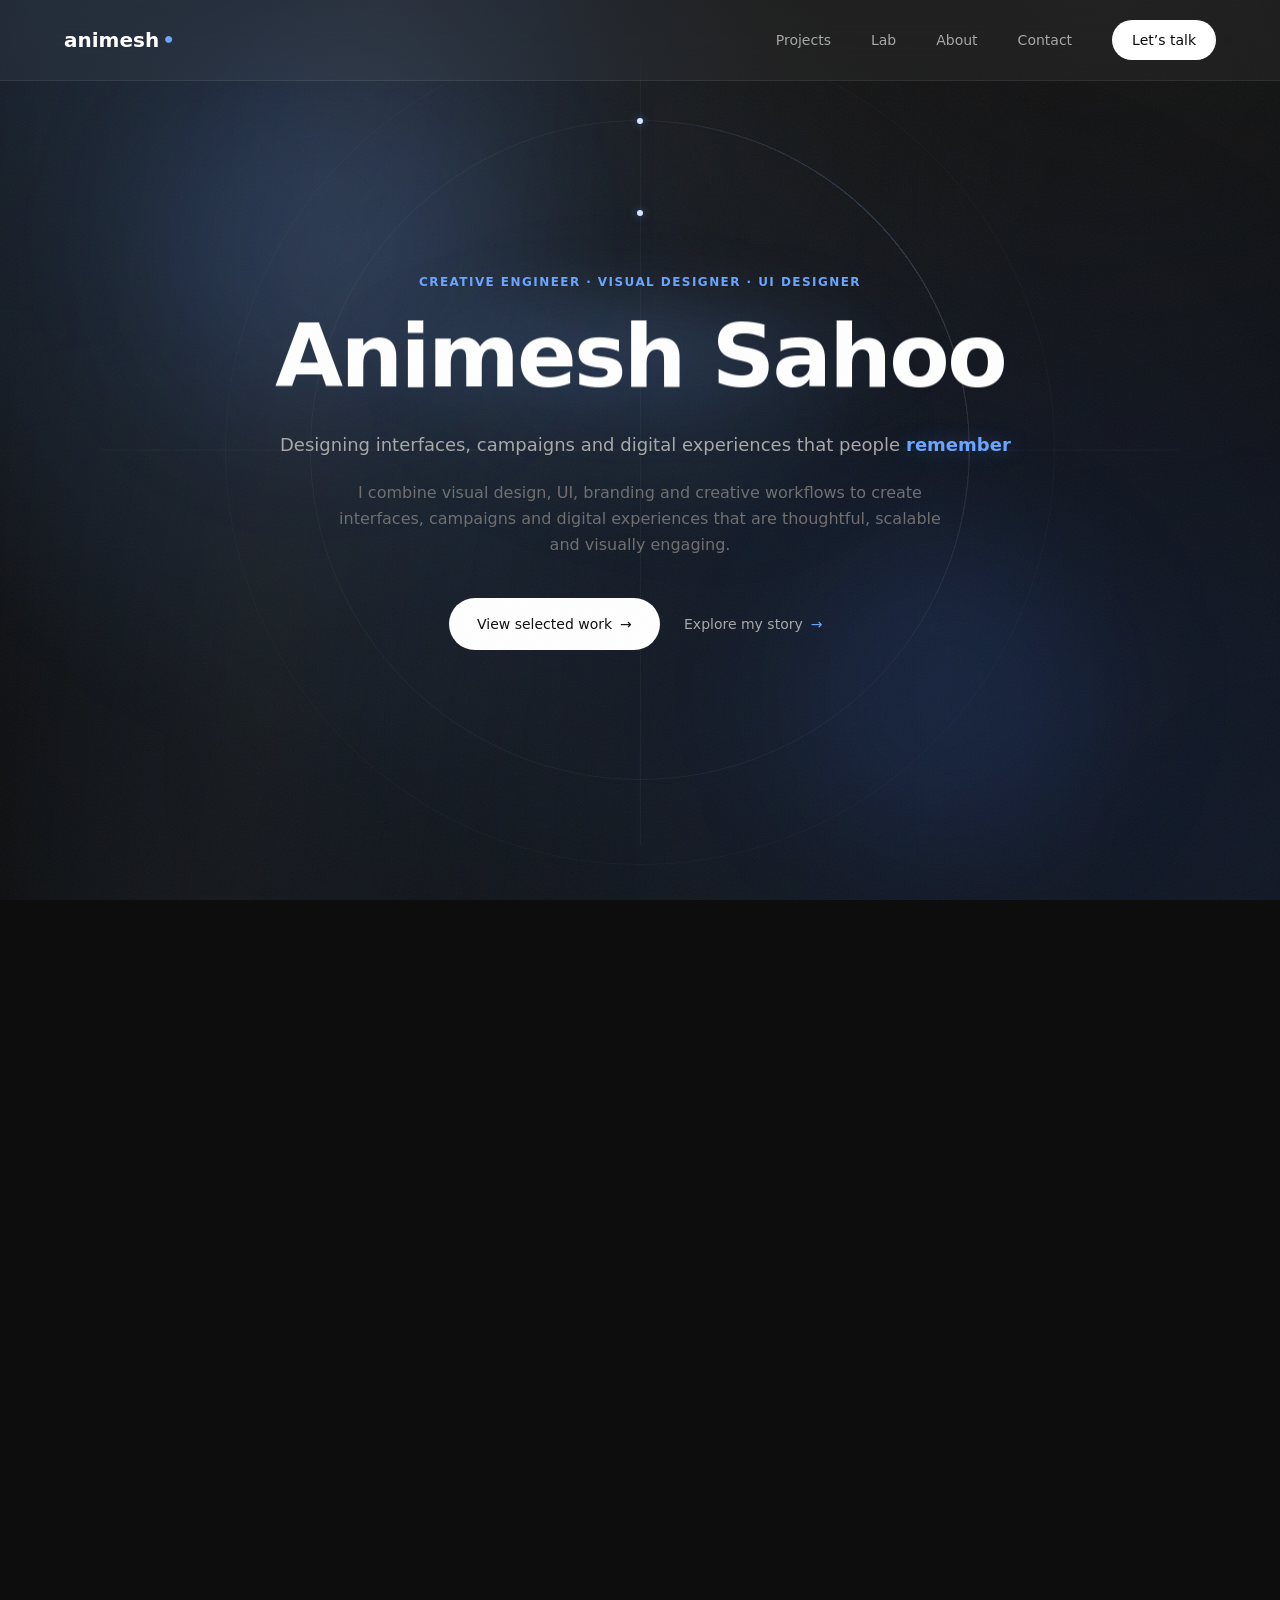
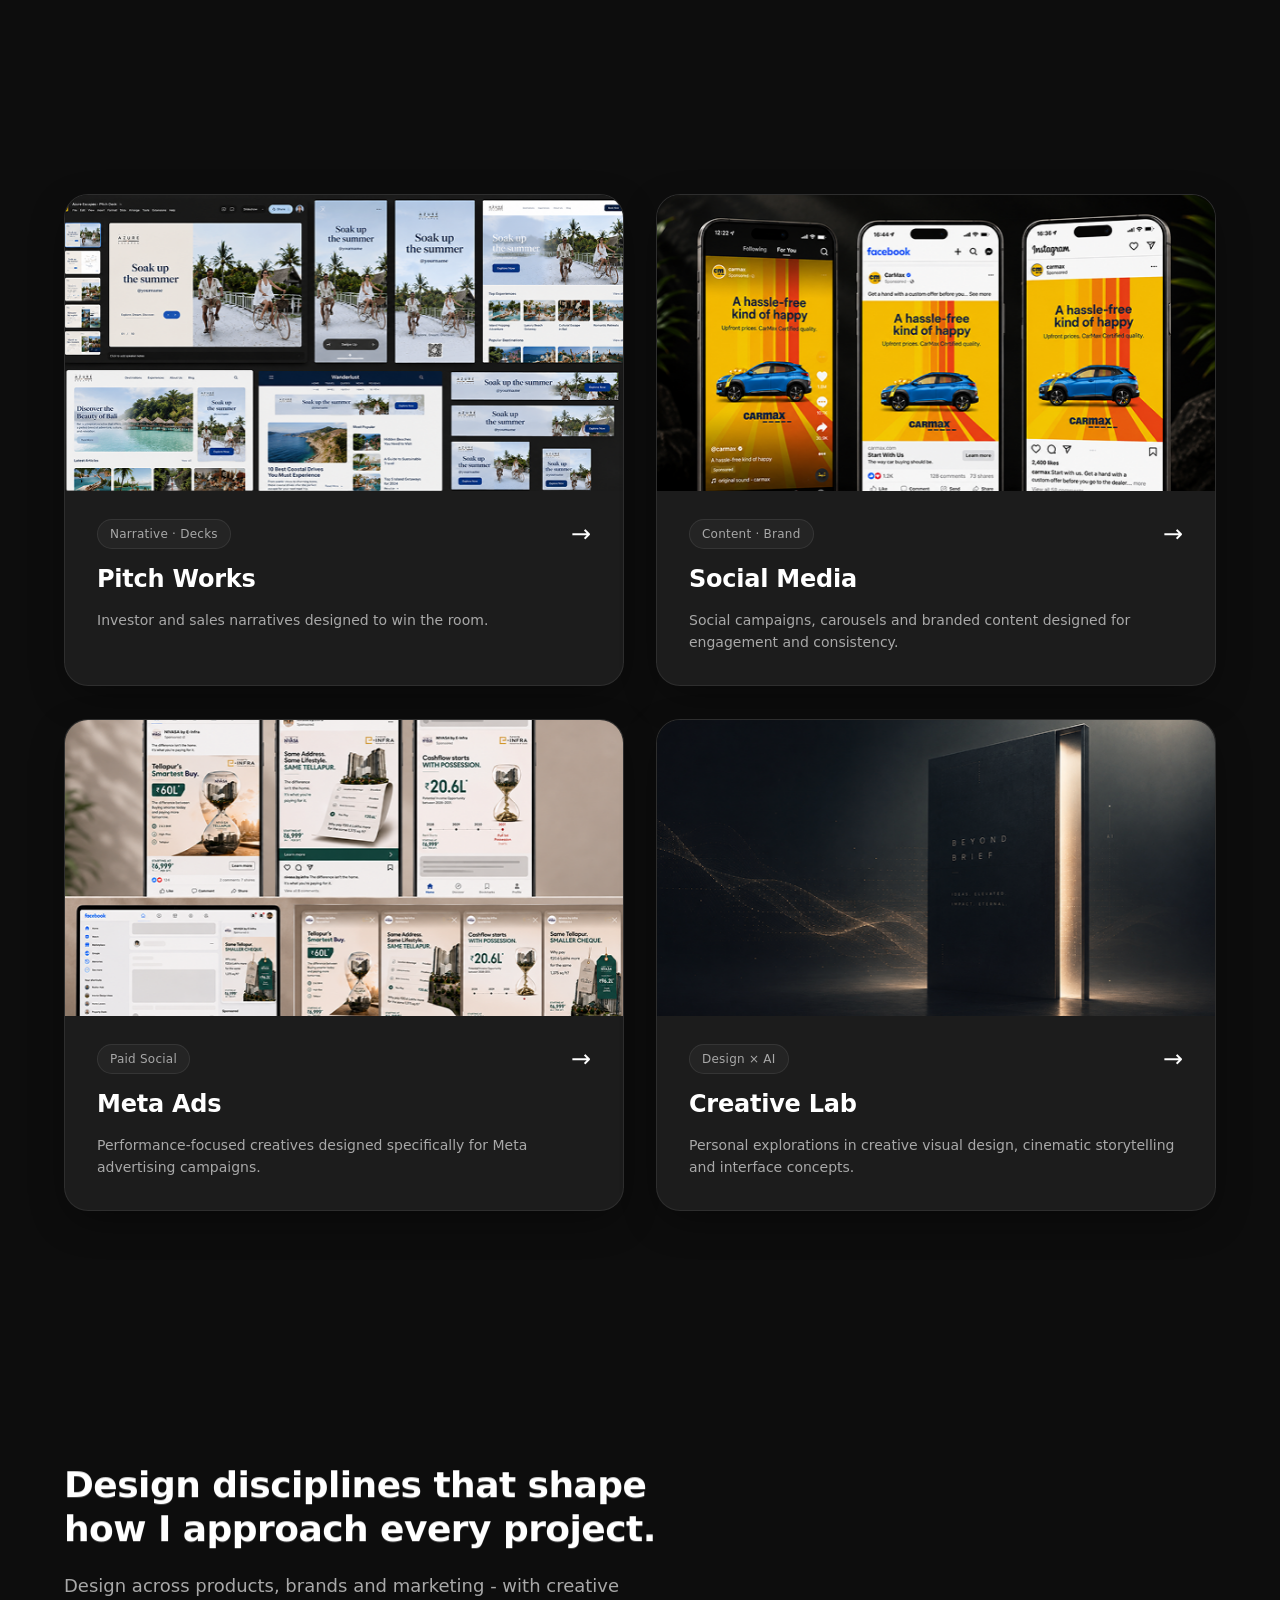
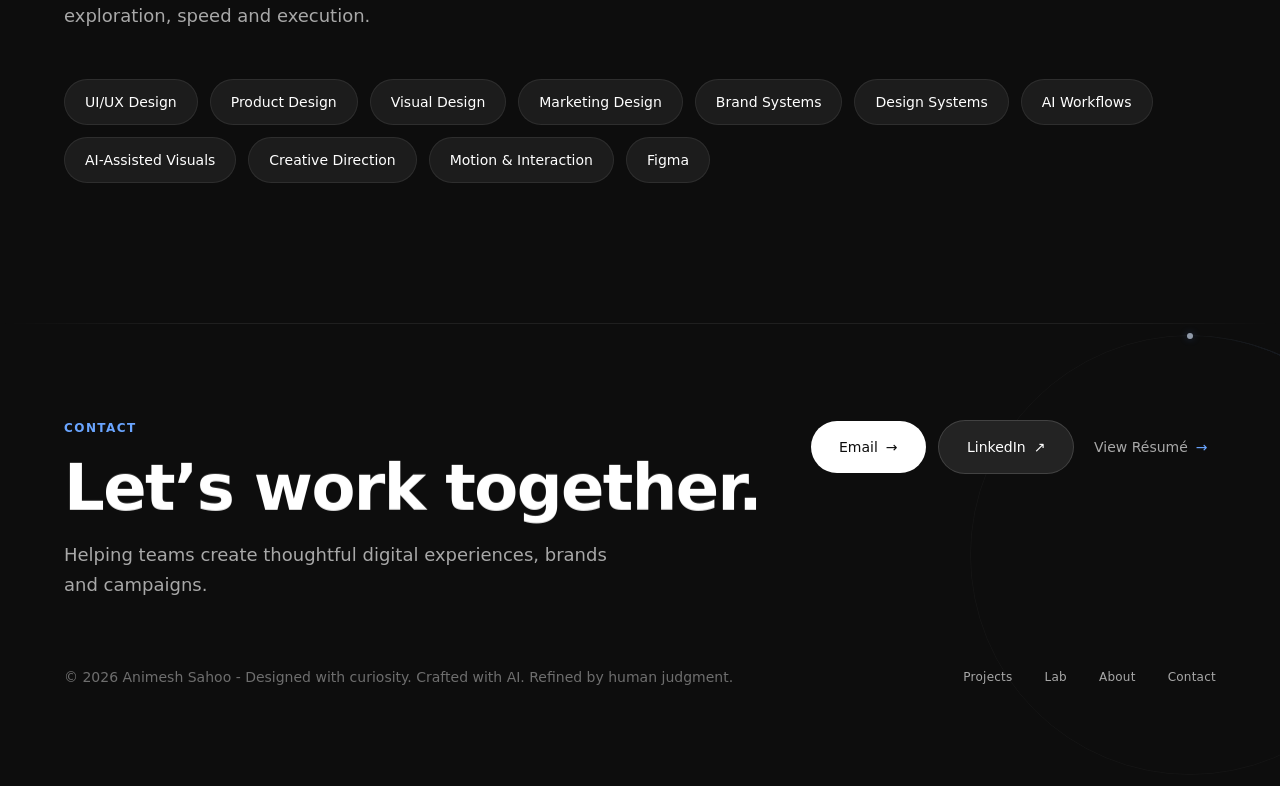
==== commit faa4632a: "Install Vercel Speed Insights # Vercel Speed Insights Implementation  ## Summary Successfully instal" ====
--- a/index.html
+++ b/index.html
@@ -40,6 +40,12 @@
     .cursor { display: none; }
     html, html * { cursor: auto !important; }
   </style></noscript>
+
+  <!-- Vercel Speed Insights -->
+  <script>
+    window.si = window.si || function () { (window.siq = window.siq || []).push(arguments); };
+  </script>
+  <script defer src="/_vercel/speed-insights/script.js"></script>
 </head>
 <body data-loading>
 
